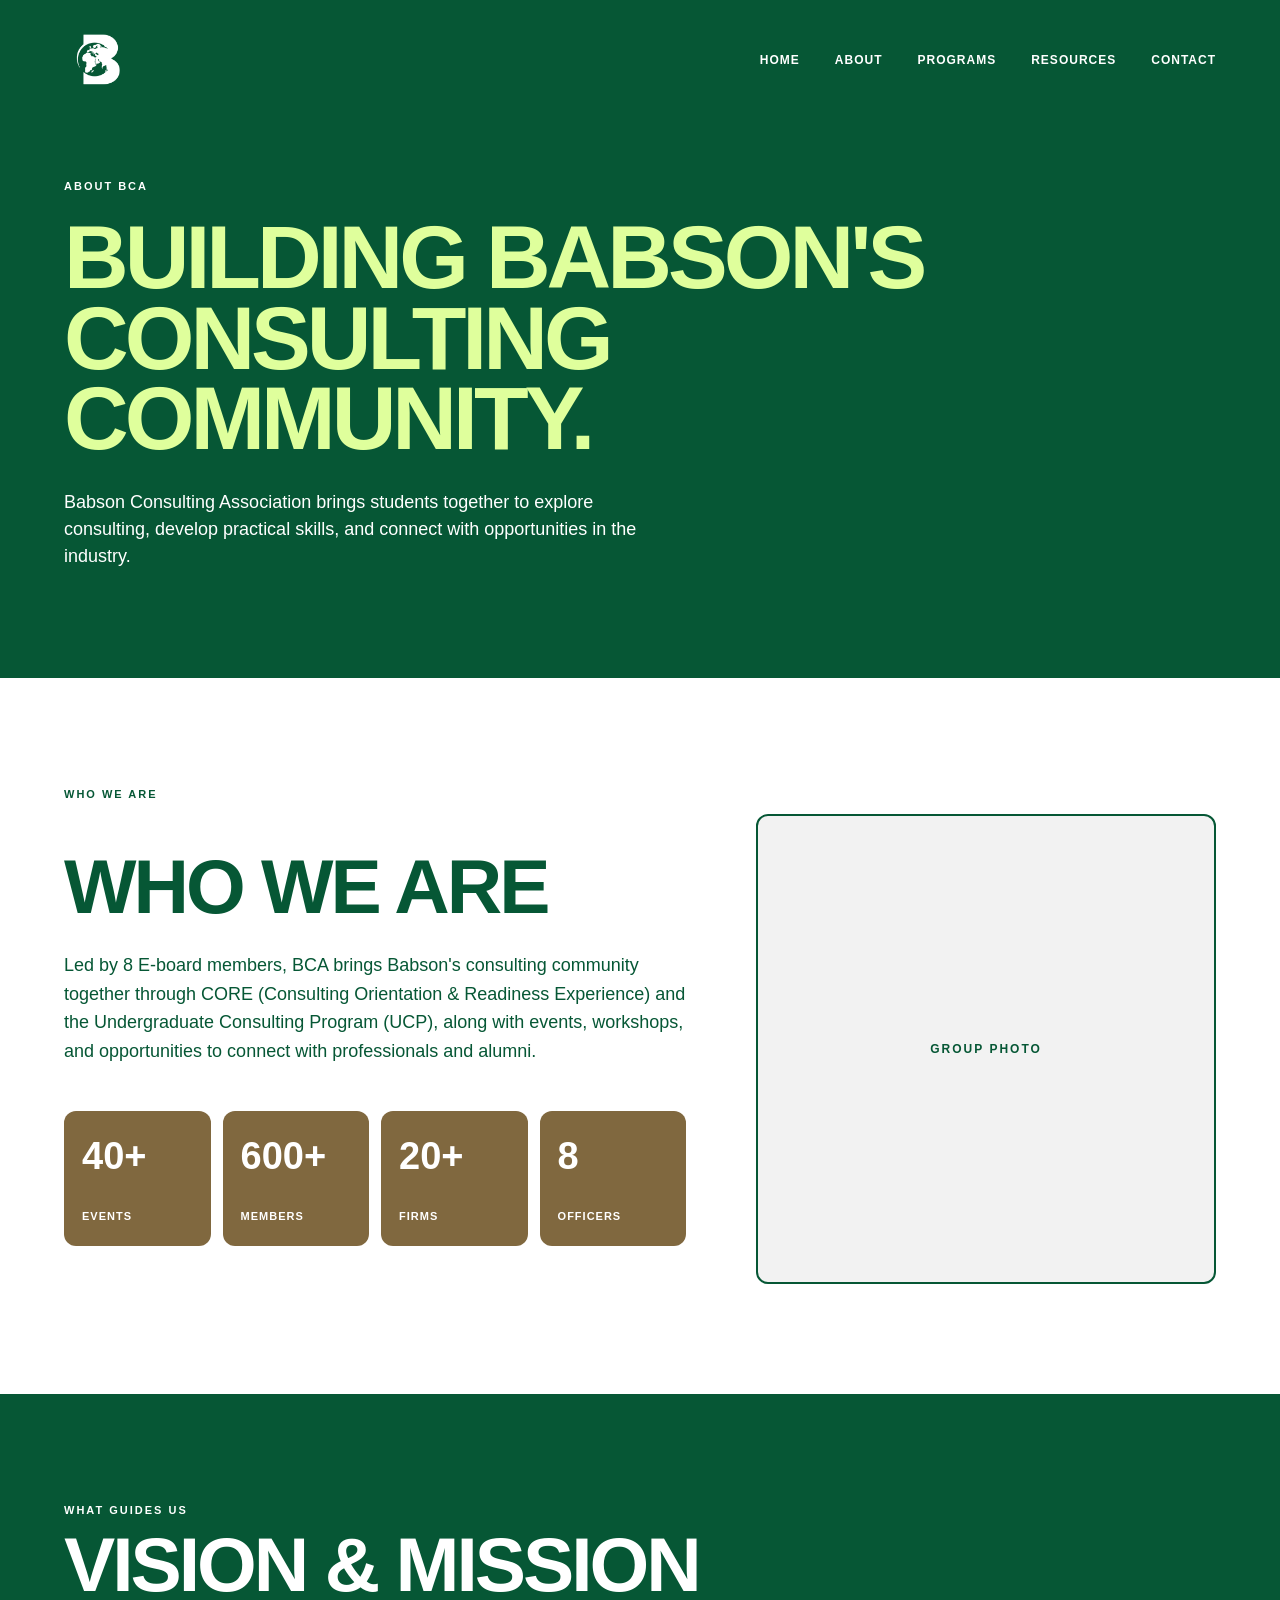
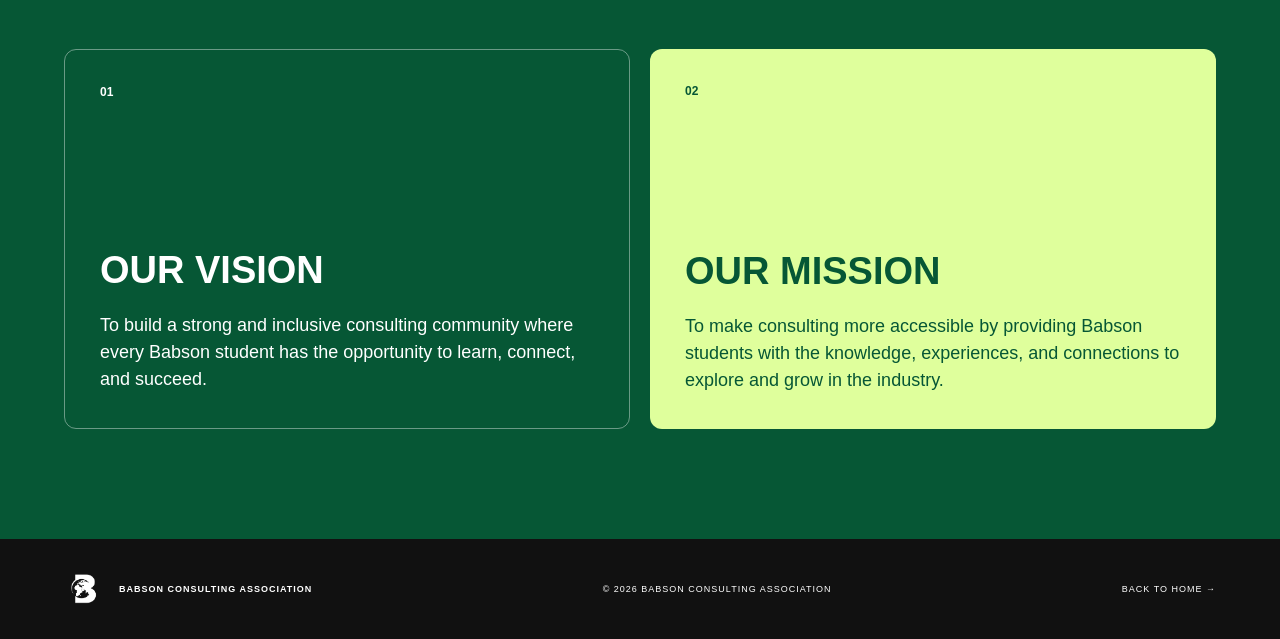
==== about.html @ f90c2502 "bca" ====
<!DOCTYPE html>
<html lang="en">

<head>
    <meta charset="UTF-8">
    <meta name="viewport" content="width=device-width, initial-scale=1.0">

    <title>About | Babson Consulting Association</title>

    <link rel="stylesheet" href="style.css">
    <link rel="icon" type="image/png" href="images/bca-logo-green.png">
</head>

<body>

    <!-- NAVIGATION -->
    <header class="navbar page-navbar">

        <a href="index.html" class="logo">
            <img src="images/bca-logo-white.png"
                 alt="Babson Consulting Association">
        </a>

        <nav>
            <a href="index.html">HOME</a>
            <a href="about.html">ABOUT</a>
            <a href="programs.html">PROGRAMS</a>
            <a href="index.html#resources">RESOURCES</a>
            <a href="index.html#contact">CONTACT</a>
        </nav>

    </header>


    <main>

        <!-- ABOUT HERO -->
        <section class="page-hero">

            <span>ABOUT BCA</span>

            <h1>
                BUILDING BABSON'S<br>
                CONSULTING COMMUNITY.
            </h1>

            <p>
                Babson Consulting Association brings students together to
                explore consulting, develop practical skills, and connect
                with opportunities in the industry.
            </p>

        </section>


        <!-- WHO WE ARE -->
        <section class="about">

            <div class="section-label">WHO WE ARE</div>

            <div class="about-content">

                <div class="about-text">

                    <h2>WHO WE ARE</h2>

                    <p>
                        Led by 8 E-board members, BCA brings Babson's consulting
                        community together through CORE (Consulting Orientation
                        &amp; Readiness Experience) and the Undergraduate
                        Consulting Program (UCP), along with events, workshops,
                        and opportunities to connect with professionals and
                        alumni.
                    </p>

                    <div class="stats">

                        <div class="stat-card">
                            <strong>40+</strong>
                            <span>EVENTS</span>
                        </div>

                        <div class="stat-card">
                            <strong>600+</strong>
                            <span>MEMBERS</span>
                        </div>

                        <div class="stat-card">
                            <strong>20+</strong>
                            <span>FIRMS</span>
                        </div>

                        <div class="stat-card">
                            <strong>8</strong>
                            <span>OFFICERS</span>
                        </div>

                    </div>

                </div>

                <div class="about-visual">
                    <div class="about-image placeholder">
                        <span>GROUP PHOTO</span>
                    </div>
                </div>

            </div>

        </section>


        <!-- VISION & MISSION -->
        <section class="vision-mission">

            <div class="section-heading">
                <span>WHAT GUIDES US</span>
                <h2>VISION &amp; MISSION</h2>
            </div>

            <div class="vision-grid">

                <article class="vision-card">

                    <div class="card-number">01</div>

                    <h3>OUR VISION</h3>

                    <p>
                        To build a strong and inclusive consulting community
                        where every Babson student has the opportunity to
                        learn, connect, and succeed.
                    </p>

                </article>

                <article class="vision-card light">

                    <div class="card-number">02</div>

                    <h3>OUR MISSION</h3>

                    <p>
                        To make consulting more accessible by providing Babson
                        students with the knowledge, experiences, and
                        connections to explore and grow in the industry.
                    </p>

                </article>

            </div>

        </section>

    </main>


    <!-- FOOTER -->
    <footer>

        <div class="footer-brand">
            <img src="images/bca-logo-white.png" alt="BCA">
            <span>BABSON CONSULTING ASSOCIATION</span>
        </div>

        <p>© 2026 BABSON CONSULTING ASSOCIATION</p>

        <a href="index.html">BACK TO HOME →</a>

    </footer>

</body>

</html>
---- style.css ----
/* ------------------------------
   BCA WEBSITE
------------------------------ */

:root {
    --green: #065735;
    --light-green: #dfff9c;
    --white: #ffffff;
    --gray: #f2f2f2;
    --brown: #80683f;
    --black: #111111;
    --space: 16px;
    --radius: 12px;
}


/* ------------------------------
   GLOBAL
------------------------------ */

* {
    box-sizing: border-box;
}

html {
    scroll-behavior: smooth;
}

body {
    margin: 0;
    font-family: Helvetica, Arial, sans-serif;
    color: var(--green);
    background: var(--white);
}

h1,
h2,
h3,
h4,
p {
    margin-top: 0;
}

a {
    color: inherit;
}

img {
    display: block;
    max-width: 100%;
}

section {
    overflow: hidden;
}

.placeholder {
    display: flex;
    align-items: center;
    justify-content: center;
    font-size: 12px;
    font-weight: bold;
    letter-spacing: 2px;
}


/* ------------------------------
   BUTTONS
------------------------------ */

.button {
    display: inline-block;
    padding: 15px 24px;
    border-radius: 50px;
    text-decoration: none;
    font-size: 13px;
    font-weight: bold;
    transition: 0.2s ease;
}

.button:hover {
    transform: translateY(-3px);
}

.light-button {
    background: var(--light-green);
    color: var(--green);
}

.green-button {
    background: var(--green);
    color: var(--white);
}


/* ------------------------------
   NAVIGATION
------------------------------ */

.navbar {
    position: fixed;
    top: 0;
    left: 0;
    z-index: 100;
    width: 100%;
    padding: 25px 5%;
    display: flex;
    justify-content: space-between;
    align-items: center;
    background: var(--green);
}

.logo img {
    width: 70px;
}

.navbar nav {
    display: flex;
    gap: 35px;
}

.navbar nav a {
    color: var(--white);
    text-decoration: none;
    font-size: 12px;
    font-weight: bold;
    letter-spacing: 1px;
}

.navbar nav a:hover {
    text-decoration: underline;
}


/* ------------------------------
   HERO
------------------------------ */

.hero {
    min-height: 100vh;
    background: var(--green);
    color: var(--white);
    padding: 150px 5% 90px;
    display: grid;
    grid-template-columns: 1.1fr 0.9fr;
    gap: 60px;
    align-items: center;
    position: relative;
}

.hero-content {
    position: relative;
    z-index: 2;
}

.hero h1 {
    max-width: 850px;
    margin-bottom: 30px;
    font-size: clamp(50px, 6vw, 95px);
    line-height: 0.9;
    letter-spacing: -4px;
}

.hero h1 em {
    display: block;
    margin-top: 8px;
    color: var(--light-green);
    font-weight: inherit;
    text-decoration: underline;
}

.hero p {
    max-width: 590px;
    margin-bottom: 32px;
    font-size: 17px;
    line-height: 1.5;
}

.hero-image {
    width: 100%;
    height: 550px;
    border-radius: var(--radius);
    background: var(--light-green);
    color: var(--green);
    opacity: 0.9;
}

.scroll-more {
    position: absolute;
    left: 5%;
    bottom: 30px;
    color: var(--white);
    text-decoration: none;
    font-size: 10px;
    font-weight: bold;
    letter-spacing: 1px;
}


/* ------------------------------
   SKILLS STRIP
------------------------------ */

.skills-strip {
    padding: 22px 0;
    background: var(--light-green);
    color: var(--green);
    overflow: hidden;
}

.marquee {
    overflow: hidden;
    width: 100%;
}

.marquee-track {
    display: flex;
    width: max-content;
    animation: marquee-scroll 25s linear infinite;
}

.skills-strip p {
    display: flex;
    align-items: center;
    margin: 0;
    white-space: nowrap;
    font-size: clamp(20px, 2.5vw, 38px);
    font-weight: bold;
}

.skills-strip span {
    padding: 0 25px;
}

@keyframes marquee-scroll {
    from {
        transform: translateX(0);
    }

    to {
        transform: translateX(-50%);
    }
}


/* ------------------------------
   GENERAL SECTION TITLES
------------------------------ */

.section-label,
.section-heading span {
    display: block;
    margin-bottom: 14px;
    font-size: 11px;
    font-weight: bold;
    letter-spacing: 2px;
}

.section-heading {
    margin-bottom: 50px;
}

.section-heading h2 {
    margin: 0;
    font-size: clamp(45px, 6vw, 85px);
    line-height: 0.9;
    letter-spacing: -3px;
}


/* ------------------------------
   WHO WE ARE
------------------------------ */

.about {
    padding: 110px 5%;
    background: var(--white);
}

.about-content {
    display: grid;
    grid-template-columns: 1.15fr 0.85fr;
    gap: 70px;
    align-items: center;
}

.about h2 {
    margin-bottom: 30px;
    font-size: clamp(50px, 6vw, 85px);
    line-height: 0.9;
    letter-spacing: -3px;
}

.about-text > p {
    max-width: 650px;
    margin-bottom: 45px;
    font-size: 18px;
    line-height: 1.6;
}

.stats {
    display: grid;
    grid-template-columns: repeat(4, 1fr);
    gap: 12px;
}

.stat-card {
    min-height: 135px;
    padding: 24px 18px;
    background: var(--brown);
    color: var(--white);
    border-radius: var(--radius);
    display: flex;
    flex-direction: column;
    justify-content: space-between;
}

.stat-card strong {
    font-size: 38px;
}

.stat-card span {
    font-size: 11px;
    font-weight: bold;
    letter-spacing: 1px;
}

.about-visual {
    display: flex;
    flex-direction: column;
    align-items: flex-start;
    gap: 20px;
}

.about-image {
    width: 100%;
    height: 470px;
    background: var(--gray);
    border-radius: var(--radius);
    border: 2px solid var(--green);
}


/* ------------------------------
   VISION & MISSION
------------------------------ */

.vision-mission {
    padding: 110px 5%;
    background: var(--green);
    color: var(--white);
}

.vision-grid {
    display: grid;
    grid-template-columns: 1fr 1fr;
    gap: 20px;
}

.vision-card {
    min-height: 380px;
    padding: 35px;
    border: 1px solid rgba(255, 255, 255, 0.4);
    border-radius: var(--radius);
    display: flex;
    flex-direction: column;
}

.vision-card.light {
    background: var(--light-green);
    color: var(--green);
    border: none;
}

.card-number {
    margin-bottom: auto;
    font-size: 12px;
    font-weight: bold;
}

.vision-card h3 {
    margin: 40px 0 20px;
    font-size: 38px;
}

.vision-card p {
    max-width: 550px;
    margin-bottom: 0;
    font-size: 18px;
    line-height: 1.5;
}


/* ------------------------------
   PROGRAMS
------------------------------ */

.programs {
    padding: 110px 5%;
    background: var(--gray);
}

.program-grid {
    display: grid;
    grid-template-columns: 1fr 1fr;
    gap: 20px;
}

.program-card {
    padding: 35px;
    background: var(--white);
    border: 2px solid var(--green);
    border-radius: var(--radius);
}

.program-card.ucp {
    background: var(--green);
    color: var(--white);
}

.program-top {
    margin-bottom: 60px;
    display: flex;
    justify-content: space-between;
}

.program-number {
    font-size: 12px;
    font-weight: bold;
}

.program-tag {
    padding: 7px 12px;
    background: var(--light-green);
    color: var(--green);
    border-radius: 50px;
    font-size: 11px;
    font-weight: bold;
}

.program-card h3 {
    margin-bottom: 25px;
    font-size: clamp(28px, 3vw, 45px);
    line-height: 0.95;
}

.program-card > p {
    max-width: 600px;
    min-height: 110px;
    font-size: 16px;
    line-height: 1.5;
}

.program-features {
    margin: 30px 0;
    display: flex;
    flex-wrap: wrap;
    gap: 8px;
}

.program-features span {
    padding: 8px 12px;
    border: 1px solid currentColor;
    border-radius: 50px;
    font-size: 9px;
    font-weight: bold;
}

.program-shape {
    height: 210px;
    margin-top: 35px;
    background: var(--light-green);
    color: var(--green);
    border-radius: var(--radius);
    display: flex;
    align-items: center;
    justify-content: center;
    font-size: 55px;
    font-weight: bold;
}

.ucp .program-shape {
    background: var(--white);
}

.opportunities {
    margin-top: 80px;
}

.opportunities > h3 {
    margin-bottom: 30px;
    font-size: 14px;
    letter-spacing: 2px;
}

.opportunity-grid {
    display: grid;
    grid-template-columns: repeat(3, 1fr);
    border-top: 1px solid var(--green);
    border-bottom: 1px solid var(--green);
}

.opportunity-grid div {
    min-height: 180px;
    padding: 25px;
    border-right: 1px solid var(--green);
}

.opportunity-grid div:last-child {
    border-right: none;
}

.opportunity-grid span {
    font-size: 11px;
}

.opportunity-grid h4 {
    margin-top: 70px;
    margin-bottom: 0;
    font-size: 22px;
}


/* ------------------------------
   RESOURCES
------------------------------ */

.resources {
    min-height: 700px;
    padding: 110px 8%;
    background: var(--light-green);
    display: grid;
    grid-template-columns: 1fr 1fr;
    gap: 80px;
    align-items: center;
}

.resource-text h2 {
    margin-bottom: 30px;
    font-size: clamp(60px, 8vw, 110px);
    line-height: 0.8;
    letter-spacing: -5px;
}

.resource-text p {
    max-width: 500px;
    margin-bottom: 30px;
    font-size: 17px;
    line-height: 1.5;
}

.resource-book {
    min-height: 450px;
    display: flex;
    flex-direction: column;
    align-items: center;
    gap: 24px;
    perspective: 1400px;
}

.flipbook {
    position: relative;
    width: 310px;
    height: 420px;
    transform-style: preserve-3d;
}

/* pages stack in order; flipped pages rotate back like real paper */
.fb-page {
    position: absolute;
    inset: 0;
    padding: 35px;
    background: var(--gray);
    color: var(--green);
    border-radius: 5px 15px 15px 5px;
    box-shadow: 18px 18px 0 var(--brown);
    transform-origin: left center;
    transform-style: preserve-3d;
    backface-visibility: hidden;
    transition: transform 0.6s ease;
    display: flex;
    flex-direction: column;
    justify-content: flex-end;
}

.fb-page.flipped {
    transform: rotateY(-160deg);
}

.fb-cover {
    background: var(--green);
    color: var(--white);
    justify-content: flex-start;
}

.fb-cover img {
    width: 55px;
    margin-bottom: auto;
}

.fb-cover span {
    font-size: 15px;
}

.fb-cover strong {
    margin: 5px 0 15px;
    color: var(--light-green);
    font-size: 42px;
    line-height: 0.9;
}

.fb-cover small {
    font-size: 9px;
    letter-spacing: 1px;
}

.page-number {
    margin-bottom: auto;
    font-size: 12px;
    font-weight: bold;
}

.fb-page h4 {
    margin: 0;
    font-size: 26px;
}

.fb-last {
    background: var(--light-green);
    gap: 20px;
}

.flipbook-controls {
    display: flex;
    align-items: center;
    gap: 18px;
}

.fb-prev,
.fb-next {
    padding: 10px 20px;
    border: 2px solid var(--green);
    border-radius: 50px;
    background: none;
    color: var(--green);
    font-size: 12px;
    font-weight: bold;
    letter-spacing: 1px;
    cursor: pointer;
    transition: 0.2s ease;
}

.fb-prev:hover,
.fb-next:hover {
    background: var(--green);
    color: var(--white);
}

.fb-prev:disabled,
.fb-next:disabled {
    opacity: 0.35;
    cursor: default;
    background: none;
    color: var(--green);
}

.fb-progress {
    font-size: 12px;
    font-weight: bold;
}


/* ------------------------------
   CONTACT
------------------------------ */

.contact {
    min-height: 750px;
    background: var(--green);
    color: var(--white);
    display: grid;
    grid-template-columns: 1fr 1fr;
}

.contact-info {
    padding: 100px 8%;
}

.contact-info h2 {
    margin-bottom: 30px;
    color: var(--light-green);
    font-size: clamp(65px, 8vw, 110px);
    line-height: 0.8;
    letter-spacing: -5px;
}

.contact-info > p {
    max-width: 480px;
    margin-bottom: 40px;
    line-height: 1.5;
}

.contact-links {
    margin-bottom: 40px;
}

.contact-links a {
    padding: 15px 0;
    border-top: 1px solid rgba(255, 255, 255, 0.3);
    display: flex;
    justify-content: space-between;
    gap: 20px;
    color: var(--white);
    text-decoration: none;
    font-size: 11px;
    font-weight: bold;
}

.contact-links a:last-child {
    border-bottom: 1px solid rgba(255, 255, 255, 0.3);
}

.contact-links span {
    font-weight: normal;
}

.map-placeholder {
    min-height: 750px;
    position: relative;
    overflow: hidden;
    background: var(--brown);
}

.map-placeholder::before,
.map-placeholder::after {
    content: "";
    position: absolute;
    width: 800px;
    height: 120px;
    background: rgba(255, 255, 255, 0.15);
    transform: rotate(-35deg);
}

.map-placeholder::before {
    top: 150px;
    left: -200px;
}

.map-placeholder::after {
    bottom: 120px;
    left: -100px;
    transform: rotate(25deg);
}

.map-line {
    position: absolute;
    background: var(--light-green);
    opacity: 0.6;
}

.line-one {
    width: 120%;
    height: 8px;
    top: 45%;
    left: -10%;
    transform: rotate(12deg);
}

.line-two {
    width: 8px;
    height: 120%;
    left: 55%;
    top: -10%;
    transform: rotate(20deg);
}

.line-three {
    width: 90%;
    height: 5px;
    left: 5%;
    bottom: 30%;
    transform: rotate(-20deg);
}

.map-pin {
    position: absolute;
    top: 45%;
    left: 52%;
    color: var(--light-green);
    font-size: 60px;
    z-index: 2;
}

.map-label {
    position: absolute;
    left: 8%;
    bottom: 8%;
    z-index: 2;
    display: flex;
    flex-direction: column;
}

.map-label strong {
    font-size: 30px;
}

.map-label span {
    margin-top: 5px;
    font-size: 12px;
}


/* ------------------------------
   FOOTER
------------------------------ */

footer {
    padding: 30px 5%;
    background: var(--black);
    color: var(--white);
    display: flex;
    justify-content: space-between;
    align-items: center;
    gap: 30px;
    font-size: 9px;
    letter-spacing: 1px;
}

.footer-brand {
    display: flex;
    align-items: center;
    gap: 15px;
    font-weight: bold;
}

.footer-brand img {
    width: 40px;
}

footer p {
    margin: 0;
}

footer a {
    color: var(--white);
    text-decoration: none;
}


/* ------------------------------
   TABLET / MOBILE
------------------------------ */

@media (max-width: 900px) {

    .navbar {
        padding: 20px 5%;
    }

    .navbar nav {
        gap: 15px;
    }

    .navbar nav a {
        font-size: 9px;
    }

    .hero {
        grid-template-columns: 1fr;
        padding-top: 130px;
    }

    .hero-image {
        height: 400px;
    }

    .about-content,
    .program-grid,
    .resources,
    .contact {
        grid-template-columns: 1fr;
    }

    .vision-grid {
        grid-template-columns: 1fr;
    }

    .stats {
        grid-template-columns: repeat(2, 1fr);
    }

    .resource-book {
        min-height: 500px;
    }

    .map-placeholder {
        min-height: 550px;
    }
}


@media (max-width: 600px) {

    .navbar {
        align-items: flex-start;
    }

    .logo img {
        width: 50px;
    }

    .navbar nav {
        max-width: 230px;
        justify-content: flex-end;
        flex-wrap: wrap;
        gap: 8px 15px;
    }

    .hero {
        padding-top: 150px;
    }

    .hero h1 {
        letter-spacing: -2px;
    }

    .hero-image {
        height: 300px;
    }

    .stats {
        grid-template-columns: 1fr 1fr;
    }

    .about-image {
        height: 350px;
    }

    .opportunity-grid {
        grid-template-columns: 1fr;
    }

    .opportunity-grid div {
        min-height: 120px;
        border-right: none;
        border-bottom: 1px solid var(--green);
    }

    .opportunity-grid div:last-child {
        border-bottom: none;
    }

    .opportunity-grid h4 {
        margin-top: 40px;
    }

    .resource-text h2,
    .contact-info h2 {
        letter-spacing: -3px;
    }

    .book {
        width: 250px;
        height: 350px;
    }

    footer {
        flex-direction: column;
        align-items: flex-start;
    }
}
/* ------------------------------
   INNER PAGE HERO
------------------------------ */

.page-hero {
    min-height: 600px;
    padding: 180px 5% 90px;
    background: var(--green);
    color: var(--white);
}

.page-hero > span {
    display: block;
    margin-bottom: 25px;
    font-size: 11px;
    font-weight: bold;
    letter-spacing: 2px;
}

.page-hero h1 {
    max-width: 1000px;
    margin-bottom: 30px;
    color: var(--light-green);
    font-size: clamp(50px, 7vw, 100px);
    line-height: 0.9;
    letter-spacing: -4px;
}

.page-hero p {
    max-width: 600px;
    font-size: 18px;
    line-height: 1.5;
}

@media (max-width: 600px) {
    .page-hero {
        min-height: 500px;
        padding-top: 150px;
    }

    .page-hero h1 {
        letter-spacing: -2px;
    }
}
/* MOBILE NAVIGATION */
@media (max-width: 600px) {

    .navbar {
        padding: 22px 5%;
        align-items: flex-start;
    }

    .logo img {
        width: 45px;
    }

    .navbar nav {
        max-width: 230px;
        gap: 12px 20px;
        justify-content: flex-end;
        flex-wrap: wrap;
    }

    .navbar nav a {
        font-size: 10px;
        letter-spacing: 1px;
    }
}
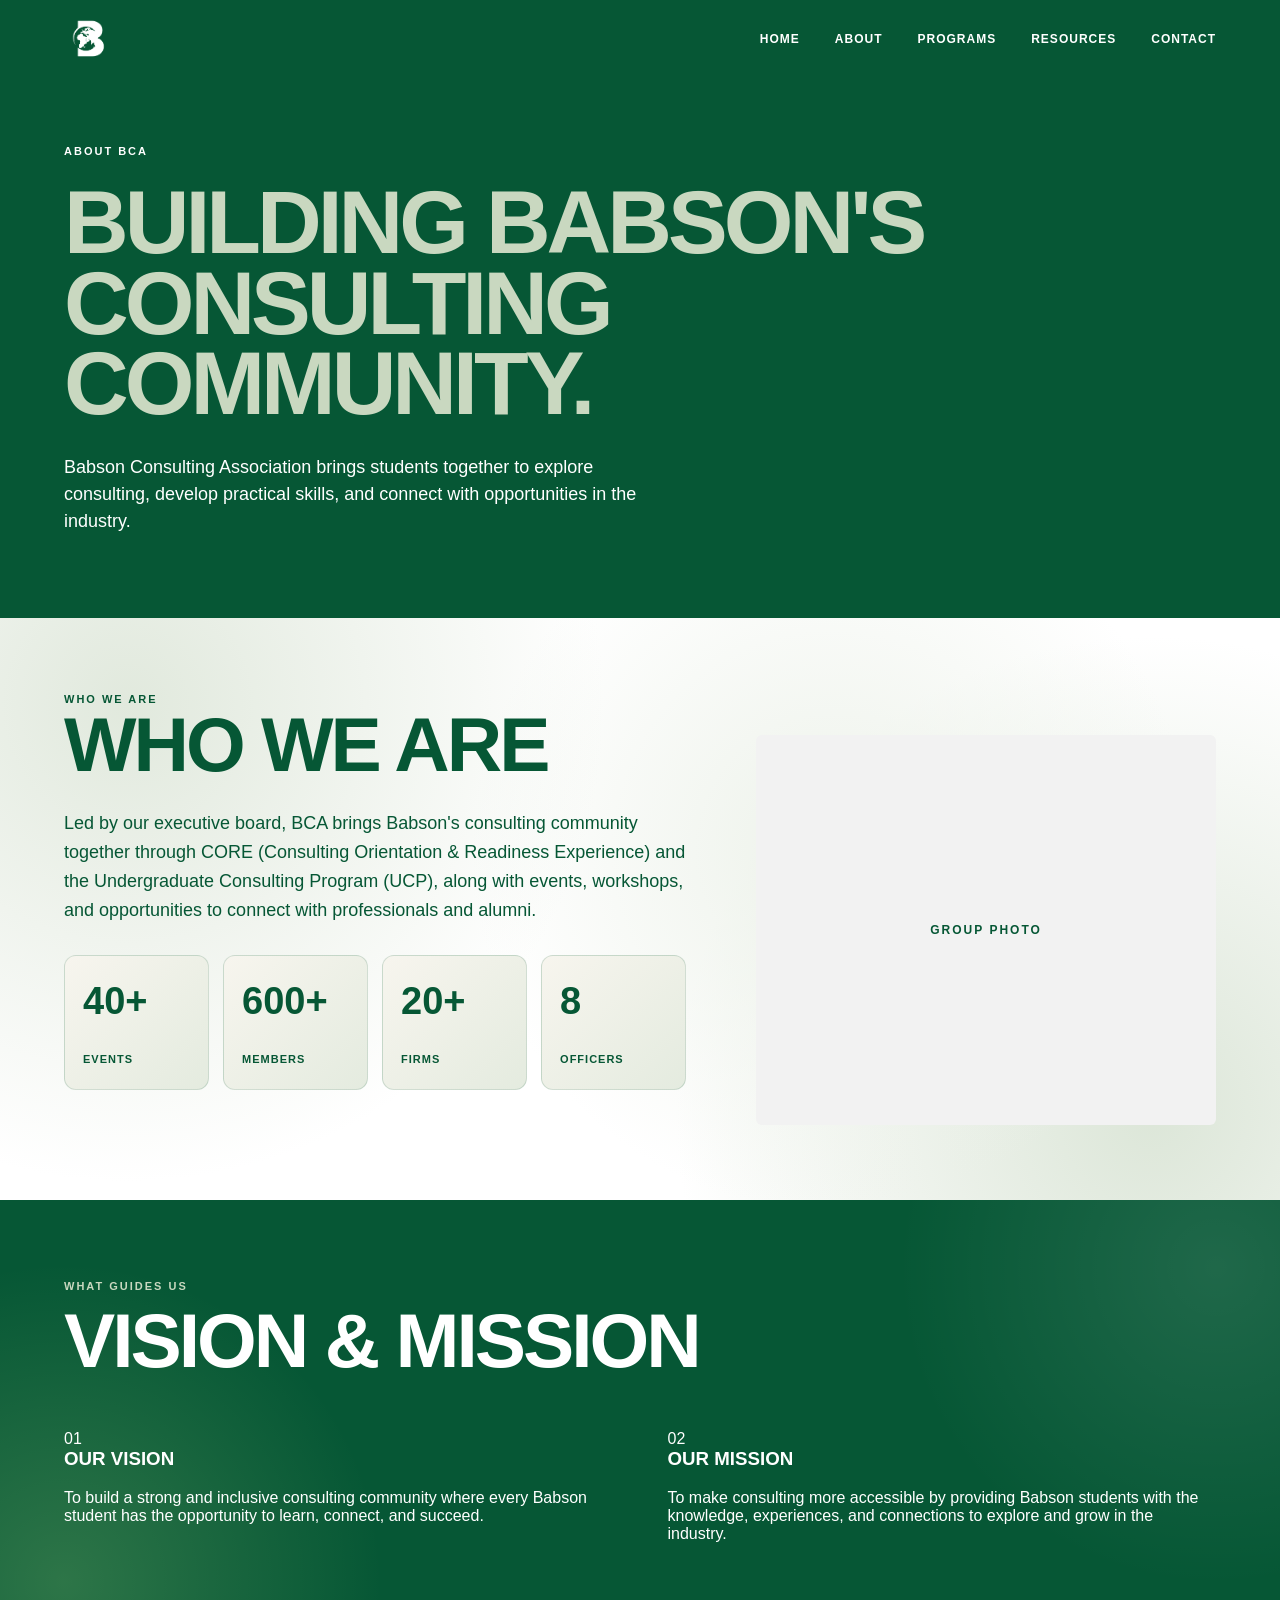
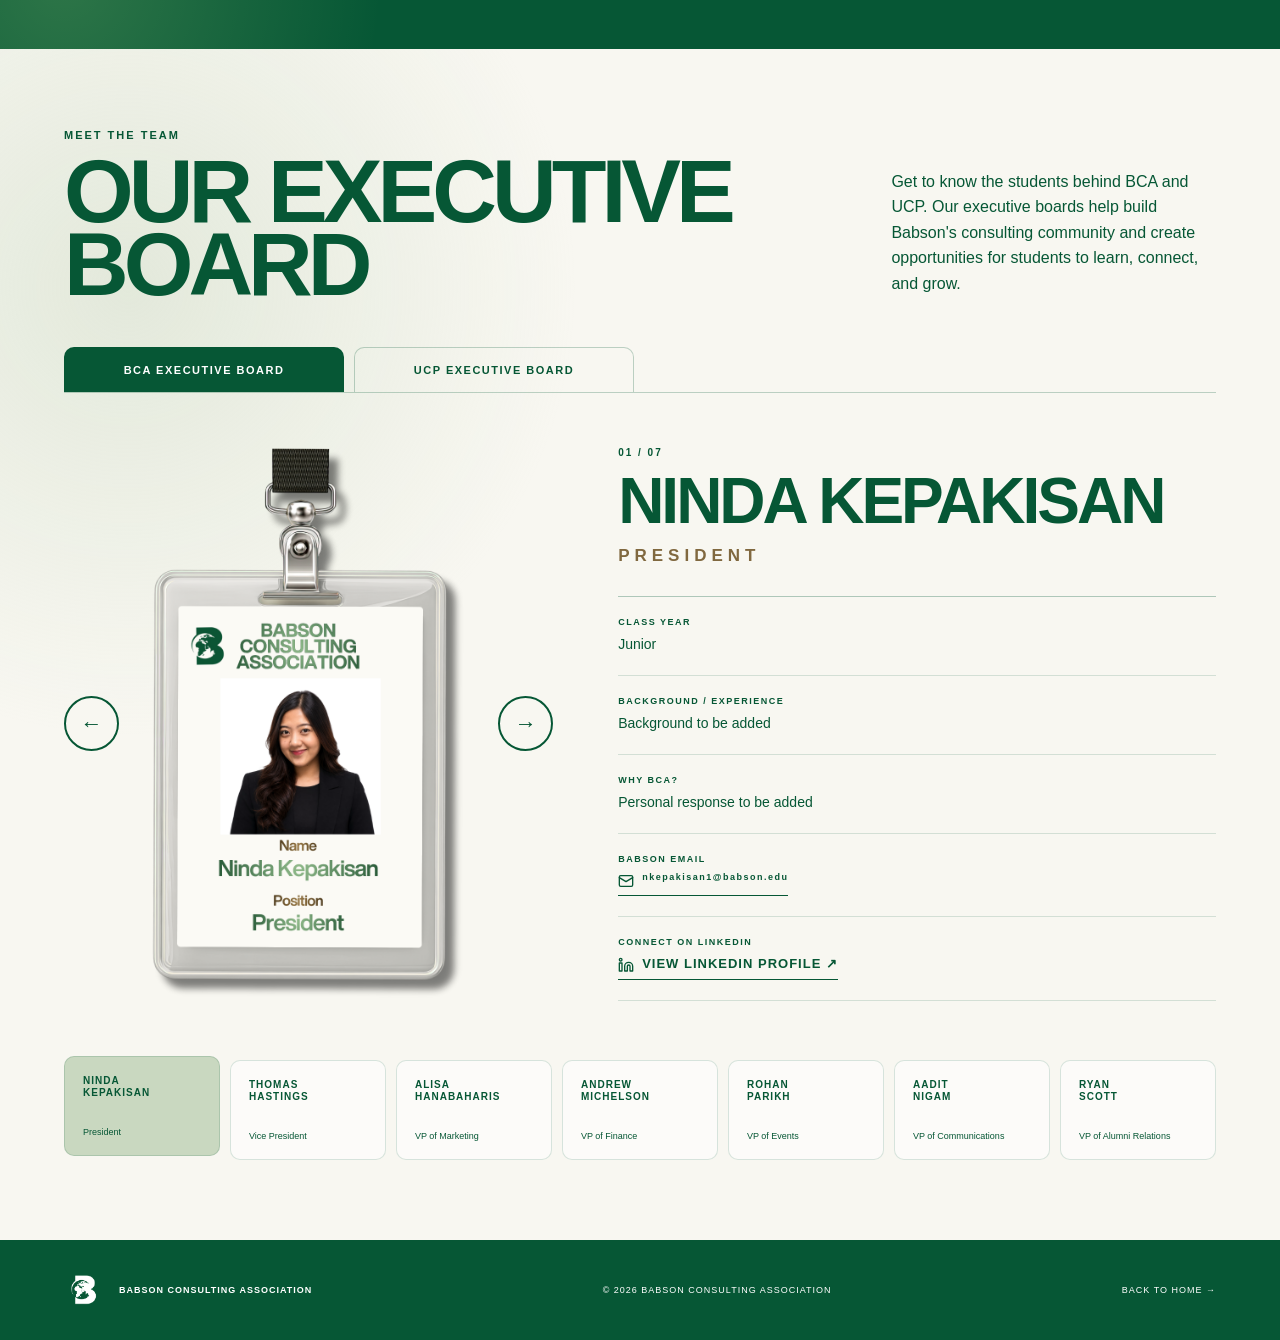
==== commit db501bed: "checkpoint 3" ====
--- a/about.html
+++ b/about.html
@@ -15,10 +15,11 @@
 
     <!-- NAVIGATION -->
     <header class="navbar page-navbar">
-
         <a href="index.html" class="logo">
-            <img src="images/bca-logo-white.png"
-                 alt="Babson Consulting Association">
+            <img
+                src="images/bca-logo-white.png"
+                alt="Babson Consulting Association"
+            >
         </a>
 
         <nav>
@@ -28,7 +29,6 @@
             <a href="index.html#resources">RESOURCES</a>
             <a href="index.html#contact">CONTACT</a>
         </nav>
-
     </header>
 
 
@@ -36,7 +36,6 @@
 
         <!-- ABOUT HERO -->
         <section class="page-hero">
-
             <span>ABOUT BCA</span>
 
             <h1>
@@ -49,32 +48,27 @@
                 explore consulting, develop practical skills, and connect
                 with opportunities in the industry.
             </p>
-
         </section>
 
 
         <!-- WHO WE ARE -->
         <section class="about">
-
             <div class="section-label">WHO WE ARE</div>
 
             <div class="about-content">
-
                 <div class="about-text">
-
                     <h2>WHO WE ARE</h2>
 
                     <p>
-                        Led by 8 E-board members, BCA brings Babson's consulting
-                        community together through CORE (Consulting Orientation
-                        &amp; Readiness Experience) and the Undergraduate
-                        Consulting Program (UCP), along with events, workshops,
-                        and opportunities to connect with professionals and
-                        alumni.
+                        Led by our executive board, BCA brings Babson's
+                        consulting community together through CORE
+                        (Consulting Orientation &amp; Readiness Experience)
+                        and the Undergraduate Consulting Program (UCP),
+                        along with events, workshops, and opportunities
+                        to connect with professionals and alumni.
                     </p>
 
                     <div class="stats">
-
                         <div class="stat-card">
                             <strong>40+</strong>
                             <span>EVENTS</span>
@@ -94,9 +88,7 @@
                             <strong>8</strong>
                             <span>OFFICERS</span>
                         </div>
-
-                    </div>
-
+                    </div>
                 </div>
 
                 <div class="about-visual">
@@ -104,51 +96,231 @@
                         <span>GROUP PHOTO</span>
                     </div>
                 </div>
-
             </div>
-
         </section>
 
 
         <!-- VISION & MISSION -->
         <section class="vision-mission">
-
             <div class="section-heading">
                 <span>WHAT GUIDES US</span>
                 <h2>VISION &amp; MISSION</h2>
             </div>
 
             <div class="vision-grid">
-
                 <article class="vision-card">
-
                     <div class="card-number">01</div>
-
                     <h3>OUR VISION</h3>
 
                     <p>
-                        To build a strong and inclusive consulting community
-                        where every Babson student has the opportunity to
-                        learn, connect, and succeed.
+                        To build a strong and inclusive consulting
+                        community where every Babson student has the
+                        opportunity to learn, connect, and succeed.
                     </p>
-
                 </article>
 
                 <article class="vision-card light">
-
                     <div class="card-number">02</div>
-
                     <h3>OUR MISSION</h3>
 
                     <p>
-                        To make consulting more accessible by providing Babson
-                        students with the knowledge, experiences, and
-                        connections to explore and grow in the industry.
+                        To make consulting more accessible by providing
+                        Babson students with the knowledge, experiences,
+                        and connections to explore and grow in the industry.
                     </p>
-
                 </article>
-
             </div>
+        </section>
+
+
+        
+<!-- EXECUTIVE BOARD -->
+<section class="executive-board" id="executive-board">
+
+    <div class="team-heading">
+        <div>
+            <span class="section-label">MEET THE TEAM</span>
+            <h2>OUR EXECUTIVE<br>BOARD</h2>
+        </div>
+
+        <p>
+            Get to know the students behind BCA and UCP.
+            Our executive boards help build Babson's consulting
+            community and create opportunities for students
+            to learn, connect, and grow.
+        </p>
+    </div>
+
+    <!-- BOARD SWITCH -->
+    <div class="board-tabs">
+        <button class="board-tab active"
+                data-board="bca"
+                type="button">
+            BCA EXECUTIVE BOARD
+        </button>
+
+        <button class="board-tab"
+                data-board="ucp"
+                type="button">
+            UCP EXECUTIVE BOARD
+        </button>
+    </div>
+
+    <!-- BCA BOARD -->
+    <div class="board-group active" id="bca-board">
+
+        <div class="member-showcase">
+
+            <!-- MEMBER IMAGE AND ARROWS -->
+            <div class="member-card-area">
+
+                <button
+                    class="member-arrow member-prev"
+                    type="button"
+                    aria-label="Previous member">
+                    ←
+                </button>
+
+                <img
+                    class="member-id-image"
+                    src="images/ninda-kepakisan.png"
+                    alt="Ninda Kepakisan, BCA President">
+
+                <button
+                    class="member-arrow member-next"
+                    type="button"
+                    aria-label="Next member">
+                    →
+                </button>
+
+            </div>
+
+            <!-- MEMBER INFORMATION -->
+            <div class="member-info">
+
+                <span class="member-count">01 / 07</span>
+
+                <h3 class="member-name">
+                    NINDA KEPAKISAN
+                </h3>
+
+                <span class="member-role">
+                    PRESIDENT
+                </span>
+
+                <div class="member-details">
+
+                    <div class="member-detail">
+                        <span>CLASS YEAR</span>
+                        <p class="member-major">
+                            Junior
+                        </p>
+                    </div>
+
+                    <div class="member-detail">
+                        <span>BACKGROUND / EXPERIENCE</span>
+                        <p class="member-experience">
+                            Background to be added
+                        </p>
+                    </div>
+
+                    <div class="member-detail">
+                        <span>WHY BCA?</span>
+                        <p class="member-why">
+                            Personal response to be added
+                        </p>
+                    </div>
+
+                    <div class="member-detail">
+                        <span>BABSON EMAIL</span>
+                        <p>
+                            <a
+                                class="member-email"
+                                href="mailto:nkepakisan1@babson.edu">
+                                <svg class="detail-icon" viewBox="0 0 24 24" fill="none" stroke="currentColor" stroke-width="2" stroke-linecap="round" stroke-linejoin="round" aria-hidden="true"><rect x="2" y="4" width="20" height="16" rx="2"></rect><path d="m2 7 10 6 10-6"></path></svg>
+                                <span class="member-email-text">nkepakisan1@babson.edu</span>
+                            </a>
+                        </p>
+                    </div>
+
+                    <div class="member-detail">
+                        <span>CONNECT ON LINKEDIN</span>
+                        <p>
+                            <a
+                                class="member-linkedin"
+                                href="https://www.linkedin.com/in/nindaputrikepakisan/"
+                                target="_blank"
+                                rel="noopener noreferrer">
+                                <svg class="detail-icon" viewBox="0 0 24 24" fill="none" stroke="currentColor" stroke-width="2" stroke-linecap="round" stroke-linejoin="round" aria-hidden="true"><path d="M16 8a6 6 0 0 1 6 6v7h-4v-7a2 2 0 0 0-2-2 2 2 0 0 0-2 2v7h-4v-7a6 6 0 0 1 6-6z"></path><rect x="2" y="9" width="4" height="12"></rect><circle cx="4" cy="4" r="2"></circle></svg>
+                                VIEW LINKEDIN PROFILE ↗
+                            </a>
+                        </p>
+                    </div>
+
+                </div>
+            </div>
+        </div>
+
+        <!-- MEMBER SELECTOR -->
+        <div class="member-selector">
+
+            <button class="member-option active"
+                    data-member="0" type="button">
+                <strong>NINDA<br>KEPAKISAN</strong>
+                <span>President</span>
+            </button>
+
+            <button class="member-option"
+                    data-member="1" type="button">
+                <strong>THOMAS<br>HASTINGS</strong>
+                <span>Vice President</span>
+            </button>
+
+            <button class="member-option"
+                    data-member="2" type="button">
+                <strong>ALISA<br>HANABAHARIS</strong>
+                <span>VP of Marketing</span>
+            </button>
+
+            <button class="member-option"
+                    data-member="3" type="button">
+                <strong>ANDREW<br>MICHELSON</strong>
+                <span>VP of Finance</span>
+            </button>
+
+            <button class="member-option"
+                    data-member="4" type="button">
+                <strong>ROHAN<br>PARIKH</strong>
+                <span>VP of Events</span>
+            </button>
+
+            <button class="member-option"
+                    data-member="5" type="button">
+                <strong>AADIT<br>NIGAM</strong>
+                <span>VP of Communications</span>
+            </button>
+
+            <button class="member-option"
+                    data-member="6" type="button">
+                <strong>RYAN<br>SCOTT</strong>
+                <span>VP of Alumni Relations</span>
+            </button>
+
+        </div>
+    </div>
+
+    <!-- UCP BOARD -->
+    <div class="board-group" id="ucp-board">
+        <div class="ucp-coming-soon">
+            <span>UCP EXECUTIVE BOARD</span>
+            <h3>MEET THE UCP TEAM.</h3>
+            <p>
+                UCP Executive Board member profiles
+                will be added here.
+            </p>
+        </div>
+    </div>
+
 
         </section>
 
@@ -157,18 +329,267 @@
 
     <!-- FOOTER -->
     <footer>
-
         <div class="footer-brand">
-            <img src="images/bca-logo-white.png" alt="BCA">
+            <img
+                src="images/bca-logo-white.png"
+                alt="BCA"
+            >
             <span>BABSON CONSULTING ASSOCIATION</span>
         </div>
 
         <p>© 2026 BABSON CONSULTING ASSOCIATION</p>
 
         <a href="index.html">BACK TO HOME →</a>
-
     </footer>
 
+
+    <!-- EXECUTIVE BOARD JAVASCRIPT -->
+    
+<script>
+    /* EXECUTIVE BOARD MEMBERS */
+
+    const members = [
+        {
+            name: "NINDA KEPAKISAN",
+            role: "PRESIDENT",
+            image: "images/ninda-kepakisan.png",
+            year: "Junior",
+            major: "",
+            experience: "",
+            why: "",
+            email: "nkepakisan1@babson.edu",
+            linkedin: "https://www.linkedin.com/in/nindaputrikepakisan/"
+        },
+        {
+            name: "THOMAS HASTINGS",
+            role: "VICE PRESIDENT",
+            image: "images/thomas-hastings.png",
+            year: "Junior",
+            major: "",
+            experience: "",
+            why: "",
+            email: "thastings1@babson.edu",
+            linkedin: "https://www.linkedin.com/in/thomas-e-hastings/"
+        },
+        {
+            name: "ALISA HANABAHARIS",
+            role: "VP OF MARKETING",
+            image: "images/alisa-hanabaharis.png",
+            year: "Junior",
+            major: "",
+            experience: "",
+            why: "",
+            email: "ahanabaharis1@babson.edu",
+            linkedin: "https://www.linkedin.com/in/alisabaharis/"
+        },
+        {
+            name: "ANDREW MICHELSON",
+            role: "VP OF FINANCE",
+            image: "images/andrew-michelson.png",
+            year: "Junior",
+            major: "",
+            experience: "",
+            why: "",
+            email: "amichelson1@babson.edu",
+            linkedin: "https://www.linkedin.com/in/andrew-michelson-babson/"
+        },
+        {
+            name: "ROHAN PARIKH",
+            role: "VP OF EVENTS",
+            image: "images/rohan-parikh.png",
+            year: "Junior",
+            major: "",
+            experience: "",
+            why: "",
+            email: "rparikh3@babson.edu",
+            linkedin: "https://www.linkedin.com/in/roparikh/"
+        },
+        {
+            name: "AADIT NIGAM",
+            role: "VP OF COMMUNICATIONS",
+            image: "images/aadit-nigam.png",
+            year: "Junior",
+            major: "",
+            experience: "",
+            why: "",
+            email: "anigam2@babson.edu",
+            linkedin: "https://www.linkedin.com/in/aadit-nigam/"
+        },
+        {
+            name: "RYAN SCOTT",
+            role: "VP OF ALUMNI RELATIONS",
+            image: "images/ryan-scott.png",
+            year: "Junior",
+            major: "",
+            experience: "",
+            why: "",
+            email: "rscott1@babson.edu",
+            linkedin: "https://www.linkedin.com/in/ryscott82/"
+        }
+    ];
+
+
+    /* SELECT ELEMENTS */
+
+    let currentMember = 0;
+
+    const memberImage =
+        document.querySelector(".member-id-image");
+
+    const memberName =
+        document.querySelector(".member-name");
+
+    const memberRole =
+        document.querySelector(".member-role");
+
+    const memberCount =
+        document.querySelector(".member-count");
+
+    const memberMajor =
+        document.querySelector(".member-major");
+
+    const memberExperience =
+        document.querySelector(".member-experience");
+
+    const memberWhy =
+        document.querySelector(".member-why");
+
+    const memberEmail =
+        document.querySelector(".member-email");
+
+    const memberEmailText =
+        document.querySelector(".member-email-text");
+
+    const memberLinkedin =
+        document.querySelector(".member-linkedin");
+
+    const memberButtons =
+        document.querySelectorAll(".member-option");
+
+
+    /* DISPLAY SELECTED MEMBER */
+
+    function showMember(index) {
+
+        // Allow navigation in both directions.
+        // Going backward from Ninda shows Ryan.
+        // Going forward from Ryan shows Ninda.
+        currentMember =
+            (index + members.length) % members.length;
+
+        const member = members[currentMember];
+
+        // Image
+        memberImage.src = member.image;
+        memberImage.alt =
+            member.name + ", " + member.role;
+
+        // Name and role
+        memberName.textContent = member.name;
+        memberRole.textContent = member.role;
+
+        // Member number
+        memberCount.textContent =
+            String(currentMember + 1).padStart(2, "0") +
+            " / " +
+            String(members.length).padStart(2, "0");
+
+        // Class year
+        memberMajor.textContent = member.year;
+
+        // Background
+        memberExperience.textContent =
+            member.experience ||
+            "Background to be added";
+
+        // Why BCA
+        memberWhy.textContent =
+            member.why ||
+            "Personal response to be added";
+
+        // Babson email
+        memberEmailText.textContent = member.email;
+        memberEmail.href = "mailto:" + member.email;
+
+        // LinkedIn
+        memberLinkedin.href = member.linkedin;
+
+        // Highlight selected member
+        memberButtons.forEach((button, buttonIndex) => {
+            const isActive =
+                buttonIndex === currentMember;
+
+            button.classList.toggle("active", isActive);
+
+            button.setAttribute(
+                "aria-pressed",
+                String(isActive)
+            );
+        });
+    }
+
+
+    /* PREVIOUS ARROW */
+
+    document.querySelector(".member-prev")
+        .addEventListener("click", function () {
+            showMember(currentMember - 1);
+        });
+
+
+    /* NEXT ARROW */
+
+    document.querySelector(".member-next")
+        .addEventListener("click", function () {
+            showMember(currentMember + 1);
+        });
+
+
+    /* MEMBER SELECTOR */
+
+    memberButtons.forEach((button) => {
+        button.addEventListener("click", function () {
+            showMember(Number(button.dataset.member));
+        });
+    });
+
+
+    /* BCA / UCP BOARD SWITCH */
+
+    const boardTabs =
+        document.querySelectorAll(".board-tab");
+
+    const boardGroups =
+        document.querySelectorAll(".board-group");
+
+    boardTabs.forEach((tab) => {
+        tab.addEventListener("click", function () {
+
+            const selectedBoard = tab.dataset.board;
+
+            boardTabs.forEach((button) => {
+                button.classList.toggle(
+                    "active",
+                    button === tab
+                );
+            });
+
+            boardGroups.forEach((group) => {
+                group.classList.toggle(
+                    "active",
+                    group.id === selectedBoard + "-board"
+                );
+            });
+
+        });
+    });
+
+
+    /* INITIAL DISPLAY */
+
+    showMember(0);
+
+</script>
+
 </body>
-
-</html>+</html>
--- a/style.css
+++ b/style.css
@@ -1,22 +1,32 @@
-/* ------------------------------
-   BCA WEBSITE
------------------------------- */
+/* =========================================================
+   BABSON CONSULTING ASSOCIATION
+   Main Stylesheet
+========================================================= */
+
+
+/* =========================================================
+   1. VARIABLES
+========================================================= */
 
 :root {
     --green: #065735;
-    --light-green: #dfff9c;
+    --green-light: #08704a;
+    --sage: #c9d8c0;
+    --lime: #dfff9c;
+    --cream: #f8f7f1;
+    --paper: #fffef8;
     --white: #ffffff;
     --gray: #f2f2f2;
     --brown: #80683f;
     --black: #111111;
-    --space: 16px;
+
     --radius: 12px;
 }
 
 
-/* ------------------------------
-   GLOBAL
------------------------------- */
+/* =========================================================
+   2. GLOBAL
+========================================================= */
 
 * {
     box-sizing: border-box;
@@ -58,24 +68,32 @@
     display: flex;
     align-items: center;
     justify-content: center;
+
     font-size: 12px;
     font-weight: bold;
     letter-spacing: 2px;
 }
 
 
-/* ------------------------------
-   BUTTONS
------------------------------- */
+/* =========================================================
+   3. BUTTONS
+========================================================= */
 
 .button {
     display: inline-block;
+
     padding: 15px 24px;
+
     border-radius: 50px;
+
     text-decoration: none;
+
     font-size: 13px;
     font-weight: bold;
-    transition: 0.2s ease;
+
+    transition:
+        transform 0.2s ease,
+        background 0.2s ease;
 }
 
 .button:hover {
@@ -83,7 +101,7 @@
 }
 
 .light-button {
-    background: var(--light-green);
+    background: var(--sage);
     color: var(--green);
 }
 
@@ -93,25 +111,45 @@
 }
 
 
-/* ------------------------------
-   NAVIGATION
------------------------------- */
+/* =========================================================
+   4. NAVIGATION
+========================================================= */
 
 .navbar {
     position: fixed;
     top: 0;
     left: 0;
     z-index: 100;
+
     width: 100%;
-    padding: 25px 5%;
-    display: flex;
+
+    padding: 14px 5%;
+
+    display: flex;
+    align-items: center;
     justify-content: space-between;
+
+    background: var(--green);
+}
+
+.logo {
+    display: flex;
     align-items: center;
-    background: var(--green);
+    gap: 12px;
+
+    color: var(--white);
+    text-decoration: none;
 }
 
 .logo img {
-    width: 70px;
+    width: 50px;
+}
+
+.logo span {
+    font-size: 10px;
+    font-weight: bold;
+    line-height: 1.2;
+    letter-spacing: 1px;
 }
 
 .navbar nav {
@@ -121,7 +159,9 @@
 
 .navbar nav a {
     color: var(--white);
+
     text-decoration: none;
+
     font-size: 12px;
     font-weight: bold;
     letter-spacing: 1px;
@@ -132,20 +172,34 @@
 }
 
 
-/* ------------------------------
-   HERO
------------------------------- */
+/* =========================================================
+   5. HERO
+========================================================= */
 
 .hero {
+    position: relative;
+
     min-height: 100vh;
-    background: var(--green);
+
+    padding: 150px 5% 90px;
+
+    display: flex;
+    align-items: center;
+
+    background:
+        linear-gradient(
+            90deg,
+            rgba(6, 87, 53, 1) 0%,
+            rgba(6, 87, 53, 0.95) 35%,
+            rgba(6, 87, 53, 0.55) 65%,
+            rgba(6, 87, 53, 0.15) 100%
+        ),
+        url("images/bca-hero.jpg");
+
+    background-size: cover;
+    background-position: center;
+
     color: var(--white);
-    padding: 150px 5% 90px;
-    display: grid;
-    grid-template-columns: 1.1fr 0.9fr;
-    gap: 60px;
-    align-items: center;
-    position: relative;
 }
 
 .hero-content {
@@ -155,7 +209,9 @@
 
 .hero h1 {
     max-width: 850px;
+
     margin-bottom: 30px;
+
     font-size: clamp(50px, 6vw, 95px);
     line-height: 0.9;
     letter-spacing: -4px;
@@ -163,67 +219,74 @@
 
 .hero h1 em {
     display: block;
+
     margin-top: 8px;
-    color: var(--light-green);
+
+    color: var(--sage);
+
+    font-style: normal;
     font-weight: inherit;
-    text-decoration: underline;
 }
 
 .hero p {
     max-width: 590px;
+
     margin-bottom: 32px;
+
     font-size: 17px;
     line-height: 1.5;
 }
 
-.hero-image {
-    width: 100%;
-    height: 550px;
-    border-radius: var(--radius);
-    background: var(--light-green);
-    color: var(--green);
-    opacity: 0.9;
-}
-
 .scroll-more {
     position: absolute;
+
     left: 5%;
     bottom: 30px;
+
     color: var(--white);
+
     text-decoration: none;
+
     font-size: 10px;
     font-weight: bold;
     letter-spacing: 1px;
 }
 
 
-/* ------------------------------
-   SKILLS STRIP
------------------------------- */
+/* =========================================================
+   6. SKILLS MARQUEE
+========================================================= */
 
 .skills-strip {
     padding: 22px 0;
-    background: var(--light-green);
+
+    background: var(--sage);
     color: var(--green);
+
     overflow: hidden;
 }
 
 .marquee {
+    width: 100%;
     overflow: hidden;
-    width: 100%;
 }
 
 .marquee-track {
     display: flex;
+
     width: max-content;
+
     animation: marquee-scroll 25s linear infinite;
 }
 
 .skills-strip p {
     display: flex;
     align-items: center;
+
     margin: 0;
+
     white-space: nowrap;
+
     font-size: clamp(20px, 2.5vw, 38px);
     font-weight: bold;
 }
@@ -243,14 +306,16 @@
 }
 
 
-/* ------------------------------
-   GENERAL SECTION TITLES
------------------------------- */
+/* =========================================================
+   7. SHARED SECTION HEADINGS
+========================================================= */
 
 .section-label,
 .section-heading span {
     display: block;
+
     margin-bottom: 14px;
+
     font-size: 11px;
     font-weight: bold;
     letter-spacing: 2px;
@@ -262,30 +327,58 @@
 
 .section-heading h2 {
     margin: 0;
+
     font-size: clamp(45px, 6vw, 85px);
     line-height: 0.9;
     letter-spacing: -3px;
 }
 
 
-/* ------------------------------
-   WHO WE ARE
------------------------------- */
+/* =========================================================
+   8. ABOUT / WHO WE ARE
+========================================================= */
 
 .about {
     padding: 110px 5%;
-    background: var(--white);
+
+    background:
+        radial-gradient(
+            circle at 10% 15%,
+            #e1e9dd 0%,
+            transparent 38%
+        ),
+        radial-gradient(
+            circle at 65% 40%,
+            #edf2ea 0%,
+            transparent 40%
+        ),
+        radial-gradient(
+            circle at 90% 85%,
+            #dce6d8 0%,
+            transparent 38%
+        ),
+        var(--white);
+}
+
+.about .section-label {
+    margin-bottom: 50px;
 }
 
 .about-content {
     display: grid;
     grid-template-columns: 1.15fr 0.85fr;
     gap: 70px;
+
     align-items: center;
+}
+
+.about-text {
+    transform: translateY(-30px);
 }
 
 .about h2 {
     margin-bottom: 30px;
+
     font-size: clamp(50px, 6vw, 85px);
     line-height: 0.9;
     letter-spacing: -3px;
@@ -293,402 +386,1303 @@
 
 .about-text > p {
     max-width: 650px;
-    margin-bottom: 45px;
+
+    margin-bottom: 30px;
+
     font-size: 18px;
     line-height: 1.6;
 }
+
+
+/* STAT CARDS */
 
 .stats {
     display: grid;
     grid-template-columns: repeat(4, 1fr);
-    gap: 12px;
+    gap: 14px;
 }
 
 .stat-card {
     min-height: 135px;
+
     padding: 24px 18px;
-    background: var(--brown);
-    color: var(--white);
-    border-radius: var(--radius);
+
     display: flex;
     flex-direction: column;
     justify-content: space-between;
+
+    background:
+        linear-gradient(
+            135deg,
+            #f7f5ee 0%,
+            #e4ebdf 100%
+        );
+
+    color: var(--green);
+
+    border: 1px solid rgba(6, 87, 53, 0.15);
+    border-radius: var(--radius);
+}
+
+.stat-top {
+    display: flex;
+    align-items: center;
+    justify-content: space-between;
+    gap: 10px;
+}
+
+.stat-icon {
+    width: 32px;
+    height: 32px;
+
+    flex-shrink: 0;
+
+    color: var(--brown);
 }
 
 .stat-card strong {
     font-size: 38px;
 }
 
-.stat-card span {
+.stat-card > span {
     font-size: 11px;
     font-weight: bold;
     letter-spacing: 1px;
 }
 
+
+/* ABOUT IMAGE */
+
 .about-visual {
     display: flex;
     flex-direction: column;
+
     align-items: flex-start;
+
     gap: 20px;
 }
 
 .about-image {
     width: 100%;
-    height: 470px;
+    height: 390px;
+
     background: var(--gray);
-    border-radius: var(--radius);
-    border: 2px solid var(--green);
-}
-
-
-/* ------------------------------
-   VISION & MISSION
------------------------------- */
+
+    border-radius: 6px;
+}
+
+.about-button {
+    display: block;
+
+    width: fit-content;
+
+    margin: 40px auto 0;
+}
+
+
+/* =========================================================
+   9. VISION & MISSION
+========================================================= */
 
 .vision-mission {
-    padding: 110px 5%;
-    background: var(--green);
+    position: relative;
+
+    padding: 110px 5% 130px;
+
+    background:
+        radial-gradient(
+            circle at 5% 85%,
+            rgba(223, 255, 156, 0.18),
+            transparent 25%
+        ),
+        radial-gradient(
+            circle at 95% 15%,
+            rgba(255, 255, 255, 0.10),
+            transparent 25%
+        ),
+        var(--green);
+
     color: var(--white);
 }
+
+.vision-mission .section-heading {
+    margin-bottom: 80px;
+}
+
+.vision-mission .section-heading span {
+    color: var(--sage);
+}
+
+.vision-mission .section-heading h2 {
+    color: var(--white);
+}
+
+
+/* FOLDER GRID */
 
 .vision-grid {
     display: grid;
     grid-template-columns: 1fr 1fr;
-    gap: 20px;
-}
-
-.vision-card {
-    min-height: 380px;
-    padding: 35px;
-    border: 1px solid rgba(255, 255, 255, 0.4);
-    border-radius: var(--radius);
+    gap: 55px;
+}
+
+.folder-card {
+    position: relative;
+
+    min-height: 440px;
+
+    transition: transform 0.3s ease;
+}
+
+.folder-card:hover {
+    transform: translateY(-8px);
+}
+
+
+/* BACKING LAYERS */
+
+.folder-back {
+    position: absolute;
+
+    border-radius: 18px;
+}
+
+.back-one {
+    top: 25px;
+    left: -12px;
+
+    width: 96%;
+    height: 92%;
+
+    background: #86a879;
+
+    transform: rotate(-2deg);
+}
+
+.back-two {
+    top: 10px;
+    right: -10px;
+
+    width: 94%;
+    height: 94%;
+
+    background: var(--lime);
+
+    opacity: 0.75;
+
+    transform: rotate(2deg);
+}
+
+
+/* FOLDER TAB */
+
+.folder-tab {
+    position: absolute;
+
+    top: -30px;
+    right: 55px;
+    z-index: 3;
+
+    width: 190px;
+    height: 75px;
+
+    display: flex;
+    align-items: center;
+    justify-content: center;
+
+    background: var(--sage);
+    color: var(--green);
+
+    border-radius: 16px 16px 0 0;
+
+    font-size: 14px;
+    font-weight: bold;
+    letter-spacing: 2px;
+}
+
+
+/* FOLDER PAPER */
+
+.folder-paper {
+    position: relative;
+    z-index: 4;
+
+    min-height: 410px;
+
+    padding: 45px;
+
     display: flex;
     flex-direction: column;
-}
-
-.vision-card.light {
-    background: var(--light-green);
+
+    background:
+        radial-gradient(
+            circle at 100% 100%,
+            rgba(223, 255, 156, 0.55),
+            transparent 32%
+        ),
+        #f8f8f2;
+
     color: var(--green);
-    border: none;
-}
-
-.card-number {
-    margin-bottom: auto;
+
+    border-radius: 16px;
+
+    box-shadow:
+        0 22px 45px
+        rgba(0, 0, 0, 0.18);
+}
+
+.folder-number {
+    margin-bottom: 15px;
+
+    color: rgba(6, 87, 53, 0.18);
+
+    font-size: 82px;
+    line-height: 0.9;
+    font-weight: bold;
+}
+
+.folder-paper h3 {
+    margin: 0;
+
+    font-size: 18px;
+    letter-spacing: 3px;
+}
+
+.folder-line {
+    width: 55px;
+    height: 2px;
+
+    margin: 18px 0 25px;
+
+    background: var(--green);
+}
+
+.folder-paper p {
+    max-width: 520px;
+
+    margin: 0;
+
+    font-size: 20px;
+    line-height: 1.55;
+}
+
+.folder-paper p strong {
+    color: var(--green);
+}
+
+
+/* MISSION DARK CARD */
+
+.mission-folder .folder-paper {
+    background:
+        radial-gradient(
+            circle at 100% 100%,
+            rgba(223, 255, 156, 0.22),
+            transparent 35%
+        ),
+        linear-gradient(
+            135deg,
+            var(--green-light),
+            var(--green)
+        );
+
+    color: var(--white);
+}
+
+.mission-folder .folder-number {
+    color: rgba(223, 255, 156, 0.28);
+}
+
+.mission-folder .folder-line {
+    background: var(--sage);
+}
+
+.mission-folder .folder-paper p strong {
+    color: var(--sage);
+}
+
+
+/* =========================================================
+   10. PROGRAMS
+========================================================= */
+
+.programs {
+    padding: 110px 5% 120px;
+
+    background:
+        radial-gradient(
+            circle at 0% 20%,
+            rgba(223, 255, 156, 0.35),
+            transparent 25%
+        ),
+        radial-gradient(
+            circle at 100% 10%,
+            rgba(223, 255, 156, 0.25),
+            transparent 25%
+        ),
+        var(--cream);
+
+    color: var(--green);
+}
+
+
+/* PROGRAM HEADING */
+
+.programs-heading {
+    max-width: 850px;
+
+    margin: 0 auto 75px;
+
+    text-align: center;
+}
+
+.programs-heading > span {
+    display: block;
+
+    margin-bottom: 15px;
+
     font-size: 12px;
     font-weight: bold;
-}
-
-.vision-card h3 {
-    margin: 40px 0 20px;
+    letter-spacing: 4px;
+}
+
+.programs-heading h2 {
+    margin: 0;
+
+    font-size: clamp(45px, 6vw, 82px);
+    line-height: 0.9;
+    letter-spacing: -3px;
+}
+
+.programs-heading h2 span {
+    color: #86a879;
+}
+
+.programs-heading p {
+    max-width: 650px;
+
+    margin: 25px auto 0;
+
+    font-size: 17px;
+    line-height: 1.5;
+}
+
+
+/* CARD LAYOUT */
+
+.program-stack {
+    max-width: 1400px;
+    min-height: 500px;
+
+    margin: 0 auto;
+
+    display: flex;
+    align-items: center;
+    justify-content: center;
+}
+
+.program-sheet {
+    position: relative;
+
+    perspective: 1200px;
+
+    transition:
+        transform 0.3s ease,
+        z-index 0s;
+}
+
+
+/* CARD SIZES */
+
+.speaker-sheet,
+.networking-sheet,
+.more-sheet {
+    width: 260px;
+    height: 360px;
+}
+
+.core-sheet,
+.ucp-sheet {
+    width: 330px;
+    height: 420px;
+}
+
+
+/* CARD POSITIONS */
+
+.speaker-sheet {
+    z-index: 1;
+
+    transform:
+        rotate(4deg)
+        translateX(5px);
+}
+
+.core-sheet {
+    z-index: 5;
+
+    transform: rotate(-2deg);
+}
+
+.ucp-sheet {
+    z-index: 6;
+
+    transform:
+        rotate(3deg)
+        translateX(-10px);
+}
+
+.networking-sheet {
+    z-index: 4;
+
+    transform:
+        rotate(-3deg)
+        translateX(-5px);
+}
+
+.more-sheet {
+    z-index: 3;
+
+    transform:
+        rotate(4deg)
+        translateX(-10px);
+}
+
+
+/* FLIP INTERACTION */
+
+.program-inner {
+    position: relative;
+
+    width: 100%;
+    height: 100%;
+
+    transform-style: preserve-3d;
+
+    transition:
+        transform 0.7s
+        cubic-bezier(0.2, 0.7, 0.2, 1);
+}
+
+.program-sheet:hover {
+    z-index: 20;
+}
+
+.program-sheet:hover .program-inner {
+    transform: rotateY(180deg);
+}
+
+.program-front,
+.program-back {
+    position: absolute;
+
+    inset: 0;
+
+    padding: 28px;
+
+    overflow: hidden;
+
+    border-radius: 10px;
+
+    backface-visibility: hidden;
+    -webkit-backface-visibility: hidden;
+
+    box-shadow:
+        0 20px 35px
+        rgba(6, 87, 53, 0.15);
+}
+
+
+/* FRONT COLORS */
+
+.speaker-sheet .program-front {
+    background: var(--lime);
+    color: var(--green);
+}
+
+.core-sheet .program-front {
+    background:
+        linear-gradient(
+            145deg,
+            var(--green-light),
+            var(--green)
+        );
+
+    color: var(--white);
+}
+
+.ucp-sheet .program-front {
+    background: var(--paper);
+    color: var(--green);
+}
+
+.networking-sheet .program-front {
+    background: #cfe59d;
+    color: var(--green);
+}
+
+.more-sheet .program-front {
+    background: #f1f0e8;
+    color: var(--green);
+}
+
+
+/* CARD CONTENT */
+
+.sheet-number {
+    position: absolute;
+
+    top: 12px;
+    left: 22px;
+
+    font-size: 100px;
+    line-height: 1;
+    font-weight: bold;
+
+    opacity: 0.13;
+}
+
+.sheet-icon {
+    min-height: 65px;
+
+    display: flex;
+    align-items: center;
+    justify-content: flex-end;
+
     font-size: 38px;
-}
-
-.vision-card p {
-    max-width: 550px;
-    margin-bottom: 0;
-    font-size: 18px;
+    font-weight: bold;
+}
+
+.speaker-sheet .sheet-icon,
+.networking-sheet .sheet-icon,
+.more-sheet .sheet-icon {
+    justify-content: flex-start;
+}
+
+.program-front h3 {
+    position: relative;
+
+    margin: 10px 0;
+
+    font-size: 27px;
+    line-height: 0.95;
+}
+
+.core-sheet .program-front h3,
+.ucp-sheet .program-front h3 {
+    font-size: 52px;
+    letter-spacing: -2px;
+}
+
+.speaker-sheet .program-front h3,
+.networking-sheet .program-front h3,
+.more-sheet .program-front h3 {
+    font-size: 22px;
+    line-height: 1;
+}
+
+.program-front h4 {
+    position: relative;
+
+    margin: 0;
+
+    font-size: 16px;
+    line-height: 1.25;
+    font-weight: 500;
+}
+
+.sheet-line {
+    width: 55px;
+    height: 2px;
+
+    margin: 22px 0;
+
+    background: currentColor;
+
+    opacity: 0.7;
+}
+
+.program-front p {
+    margin: 0;
+
+    font-size: 15px;
     line-height: 1.5;
 }
 
-
-/* ------------------------------
-   PROGRAMS
------------------------------- */
-
-.programs {
-    padding: 110px 5%;
-    background: var(--gray);
-}
-
-.program-grid {
+.program-front ul {
+    margin: 0;
+    padding: 0;
+
+    list-style: none;
+}
+
+.program-front li {
+    position: relative;
+
+    margin-bottom: 14px;
+    padding-left: 27px;
+
+    font-size: 14px;
+    line-height: 1.3;
+}
+
+.program-front li::before {
+    content: "✓";
+
+    position: absolute;
+
+    left: 0;
+    top: -2px;
+
+    width: 19px;
+    height: 19px;
+
+    display: flex;
+    align-items: center;
+    justify-content: center;
+
+    background: var(--sage);
+    color: var(--green);
+
+    border-radius: 50%;
+
+    font-size: 11px;
+    font-weight: bold;
+}
+
+.hover-hint {
+    position: absolute;
+
+    left: 28px;
+    bottom: 22px;
+
+    font-size: 9px;
+    font-weight: bold;
+    letter-spacing: 1.2px;
+
+    opacity: 0.55;
+}
+
+
+/* CARD BACK */
+
+.program-back {
+    display: flex;
+    flex-direction: column;
+    justify-content: center;
+
+    transform: rotateY(180deg);
+
+    background:
+        radial-gradient(
+            circle at 100% 0%,
+            rgba(223, 255, 156, 0.65),
+            transparent 40%
+        ),
+        var(--paper);
+
+    color: var(--green);
+}
+
+.core-sheet .program-back {
+    background:
+        radial-gradient(
+            circle at 100% 0%,
+            rgba(223, 255, 156, 0.45),
+            transparent 40%
+        ),
+        var(--cream);
+}
+
+.back-label {
+    margin-bottom: 18px;
+
+    font-size: 10px;
+    font-weight: bold;
+    letter-spacing: 2px;
+}
+
+.program-back h3 {
+    margin: 0 0 18px;
+
+    font-size: 30px;
+    line-height: 0.95;
+}
+
+.core-sheet .program-back h3,
+.ucp-sheet .program-back h3 {
+    font-size: 35px;
+}
+
+.speaker-sheet .program-back h3,
+.networking-sheet .program-back h3,
+.more-sheet .program-back h3 {
+    font-size: 22px;
+    line-height: 1;
+}
+
+.program-back p {
+    margin: 0 0 25px;
+
+    font-size: 14px;
+    line-height: 1.5;
+}
+
+.program-learn {
+    width: fit-content;
+
+    padding: 12px 18px;
+
+    border: 1px solid var(--green);
+    border-radius: 50px;
+
+    color: var(--green);
+
+    text-decoration: none;
+
+    font-size: 9px;
+    font-weight: bold;
+    letter-spacing: 1px;
+
+    transition:
+        background 0.25s ease,
+        color 0.25s ease,
+        transform 0.25s ease;
+}
+
+.program-learn:hover {
+    background: var(--green);
+    color: var(--white);
+
+    transform: translateY(-2px);
+}
+
+
+/* PROGRAM BUTTON */
+
+.programs-button {
+    display: block;
+
+    width: fit-content;
+
+    margin: 55px auto 0;
+    padding: 17px 28px;
+
+    background: var(--green);
+    color: var(--white);
+
+    border-radius: 50px;
+
+    text-decoration: none;
+
+    font-size: 11px;
+    font-weight: bold;
+    letter-spacing: 1.5px;
+
+    transition:
+        transform 0.25s ease,
+        background 0.25s ease;
+}
+
+.programs-button:hover {
+    transform: translateY(-4px);
+
+    background: var(--green-light);
+}
+
+
+/* =========================================================
+   11. RESOURCES
+========================================================= */
+
+.resources {
+    position: relative;
+
+    min-height: 760px;
+
+    padding: 110px 7%;
+
+    display: grid;
+    grid-template-columns: 1.1fr 0.9fr;
+    gap: 80px;
+
+    align-items: center;
+
+    background:
+        radial-gradient(
+            circle at 95% 15%,
+            rgba(201, 216, 192, 0.65),
+            transparent 30%
+        ),
+        radial-gradient(
+            circle at 5% 90%,
+            rgba(223, 255, 156, 0.20),
+            transparent 30%
+        ),
+        var(--cream);
+
+    color: var(--green);
+}
+
+
+/* BACKGROUND DETAILS */
+
+.resource-watermark {
+    position: absolute;
+
+    left: -30px;
+    bottom: -45px;
+
+    color: rgba(6, 87, 53, 0.035);
+
+    font-size: clamp(120px, 16vw, 250px);
+    font-weight: bold;
+    line-height: 0.8;
+    letter-spacing: -10px;
+
+    pointer-events: none;
+    user-select: none;
+}
+
+.resource-curve {
+    position: absolute;
+
+    left: -350px;
+    top: 20px;
+
+    width: 850px;
+    height: 850px;
+
+    border: 1px solid rgba(6, 87, 53, 0.10);
+    border-radius: 50%;
+
+    pointer-events: none;
+}
+
+
+/* RESOURCE TEXT */
+
+.resource-text {
+    position: relative;
+    z-index: 5;
+}
+
+.resource-label {
+    display: block;
+
+    margin-bottom: 18px;
+
+    font-size: 11px;
+    font-weight: bold;
+    letter-spacing: 4px;
+}
+
+.resource-text h2 {
+    margin: 0 0 32px;
+
+    font-size: clamp(65px, 7vw, 110px);
+    line-height: 0.78;
+    letter-spacing: -5px;
+}
+
+.resource-text p {
+    max-width: 600px;
+
+    margin: 0 0 35px;
+
+    font-size: 17px;
+    line-height: 1.6;
+}
+
+.resource-button {
+    display: inline-block;
+
+    padding: 16px 26px;
+
+    background: var(--green);
+    color: var(--white);
+
+    border-radius: 50px;
+
+    text-decoration: none;
+
+    font-size: 11px;
+    font-weight: bold;
+    letter-spacing: 1px;
+
+    box-shadow:
+        0 10px 25px
+        rgba(6, 87, 53, 0.12);
+
+    transition:
+        transform 0.25s ease,
+        background 0.25s ease;
+}
+
+.resource-button:hover {
+    transform: translateY(-4px);
+
+    background: var(--green-light);
+}
+
+
+/* RESOURCE BOOK */
+
+.resource-book {
+    position: relative;
+    z-index: 10;
+
+    display: flex;
+    flex-direction: column;
+    align-items: center;
+    justify-content: center;
+}
+
+.book-stack {
+    position: relative;
+
+    width: 340px;
+    height: 460px;
+}
+
+
+/* DECORATIVE BOOK LAYERS */
+
+.book-layer {
+    position: absolute;
+
+    inset: 0;
+
+    border-radius: 8px 18px 18px 8px;
+
+    box-shadow:
+        10px 15px 30px
+        rgba(6, 87, 53, 0.10);
+}
+
+.layer-one {
+    z-index: 3;
+
+    background: #fffdf5;
+
+    transform:
+        translateX(18px)
+        translateY(5px);
+}
+
+.layer-two {
+    z-index: 2;
+
+    background: var(--sage);
+
+    transform:
+        translateX(36px)
+        translateY(11px);
+}
+
+.layer-three {
+    z-index: 1;
+
+    background: var(--brown);
+
+    transform:
+        translateX(54px)
+        translateY(18px);
+}
+
+
+/* FLIPBOOK */
+
+.flipbook {
+    position: relative;
+    z-index: 10;
+
+    width: 340px;
+    height: 460px;
+}
+
+.fb-page {
+    position: absolute;
+
+    inset: 0;
+
+    padding: 38px;
+
+    display: flex;
+    flex-direction: column;
+
+    background: #fffdf5;
+    color: var(--green);
+
+    border-radius: 8px 18px 18px 8px;
+
+    box-shadow:
+        0 22px 45px
+        rgba(6, 87, 53, 0.16);
+
+    opacity: 0;
+    visibility: hidden;
+
+    transform:
+        translateX(25px)
+        rotateY(8deg);
+
+    transition:
+        opacity 0.35s ease,
+        transform 0.55s ease,
+        visibility 0.35s ease;
+}
+
+.fb-page.active {
+    z-index: 20;
+
+    opacity: 1;
+    visibility: visible;
+
+    transform:
+        translateX(0)
+        rotateY(0);
+}
+
+
+/* BOOK COVER */
+
+.fb-cover {
+    justify-content: flex-start;
+
+    background:
+        radial-gradient(
+            circle at 100% 100%,
+            rgba(223, 255, 156, 0.12),
+            transparent 45%
+        ),
+        linear-gradient(
+            145deg,
+            var(--green-light),
+            var(--green)
+        );
+
+    color: var(--white);
+}
+
+.fb-cover::after {
+    content: "";
+
+    position: absolute;
+
+    right: -230px;
+    bottom: -140px;
+
+    width: 420px;
+    height: 420px;
+
+    border: 1px solid rgba(255, 255, 255, 0.15);
+    border-radius: 50%;
+
+    pointer-events: none;
+}
+
+.fb-cover img {
+    position: relative;
+    z-index: 2;
+
+    width: 55px;
+}
+
+.cover-bottom {
+    position: relative;
+    z-index: 2;
+
+    margin-top: auto;
+
+    display: flex;
+    flex-direction: column;
+}
+
+.cover-bottom span {
+    margin-bottom: 8px;
+
+    font-size: 15px;
+}
+
+.cover-bottom strong {
+    margin-bottom: 14px;
+
+    color: var(--sage);
+
+    font-size: 40px;
+    line-height: 0.9;
+}
+
+.cover-bottom small {
+    font-size: 9px;
+    letter-spacing: 1px;
+}
+
+
+/* INSIDE BOOK PAGES */
+
+.page-number {
+    font-size: 12px;
+    font-weight: bold;
+
+    opacity: 0.5;
+}
+
+.page-content {
+    margin-top: auto;
+}
+
+.page-label {
+    display: block;
+
+    margin-bottom: 14px;
+
+    font-size: 9px;
+    font-weight: bold;
+    letter-spacing: 2px;
+
+    opacity: 0.6;
+}
+
+.fb-page h4 {
+    margin: 0 0 20px;
+
+    font-size: 34px;
+    line-height: 0.92;
+}
+
+.fb-page p {
+    margin: 0;
+
+    font-size: 14px;
+    line-height: 1.55;
+}
+
+.fb-last {
+    background:
+        linear-gradient(
+            145deg,
+            #eef3e9,
+            var(--sage)
+        );
+}
+
+.resource-access-button {
+    display: inline-block;
+
+    margin-top: 28px;
+    padding: 14px 18px;
+
+    background: var(--green);
+    color: var(--white);
+
+    border-radius: 50px;
+
+    text-decoration: none;
+
+    font-size: 9px;
+    font-weight: bold;
+    letter-spacing: 0.8px;
+
+    transition:
+        transform 0.25s ease,
+        background 0.25s ease;
+}
+
+.resource-access-button:hover {
+    transform: translateY(-3px);
+
+    background: var(--green-light);
+}
+
+
+/* FLIPBOOK CONTROLS */
+
+.flipbook-controls {
+    position: relative;
+    z-index: 30;
+
+    width: 340px;
+
+    margin-top: 35px;
+
+    display: flex;
+    align-items: center;
+    justify-content: space-between;
+}
+
+.fb-prev,
+.fb-next {
+    padding: 11px 20px;
+
+    border: 2px solid var(--green);
+    border-radius: 50px;
+
+    background: transparent;
+    color: var(--green);
+
+    font-family: inherit;
+    font-size: 10px;
+    font-weight: bold;
+    letter-spacing: 1px;
+
+    cursor: pointer;
+
+    transition:
+        background 0.2s ease,
+        color 0.2s ease,
+        transform 0.2s ease;
+}
+
+.fb-prev:hover:not(:disabled),
+.fb-next:hover:not(:disabled) {
+    background: var(--green);
+    color: var(--white);
+
+    transform: translateY(-2px);
+}
+
+.fb-prev:disabled,
+.fb-next:disabled {
+    opacity: 0.3;
+
+    cursor: default;
+}
+
+.fb-progress {
+    min-width: 40px;
+
+    text-align: center;
+
+    font-size: 11px;
+    font-weight: bold;
+}
+
+
+/* =========================================================
+   12. CONTACT
+========================================================= */
+
+.contact {
+    min-height: 750px;
+
     display: grid;
     grid-template-columns: 1fr 1fr;
-    gap: 20px;
-}
-
-.program-card {
-    padding: 35px;
-    background: var(--white);
-    border: 2px solid var(--green);
-    border-radius: var(--radius);
-}
-
-.program-card.ucp {
+
     background: var(--green);
     color: var(--white);
 }
 
-.program-top {
-    margin-bottom: 60px;
-    display: flex;
-    justify-content: space-between;
-}
-
-.program-number {
-    font-size: 12px;
-    font-weight: bold;
-}
-
-.program-tag {
-    padding: 7px 12px;
-    background: var(--light-green);
-    color: var(--green);
-    border-radius: 50px;
-    font-size: 11px;
-    font-weight: bold;
-}
-
-.program-card h3 {
-    margin-bottom: 25px;
-    font-size: clamp(28px, 3vw, 45px);
-    line-height: 0.95;
-}
-
-.program-card > p {
-    max-width: 600px;
-    min-height: 110px;
-    font-size: 16px;
-    line-height: 1.5;
-}
-
-.program-features {
-    margin: 30px 0;
-    display: flex;
-    flex-wrap: wrap;
-    gap: 8px;
-}
-
-.program-features span {
-    padding: 8px 12px;
-    border: 1px solid currentColor;
-    border-radius: 50px;
-    font-size: 9px;
-    font-weight: bold;
-}
-
-.program-shape {
-    height: 210px;
-    margin-top: 35px;
-    background: var(--light-green);
-    color: var(--green);
-    border-radius: var(--radius);
-    display: flex;
-    align-items: center;
-    justify-content: center;
-    font-size: 55px;
-    font-weight: bold;
-}
-
-.ucp .program-shape {
-    background: var(--white);
-}
-
-.opportunities {
-    margin-top: 80px;
-}
-
-.opportunities > h3 {
-    margin-bottom: 30px;
-    font-size: 14px;
-    letter-spacing: 2px;
-}
-
-.opportunity-grid {
-    display: grid;
-    grid-template-columns: repeat(3, 1fr);
-    border-top: 1px solid var(--green);
-    border-bottom: 1px solid var(--green);
-}
-
-.opportunity-grid div {
-    min-height: 180px;
-    padding: 25px;
-    border-right: 1px solid var(--green);
-}
-
-.opportunity-grid div:last-child {
-    border-right: none;
-}
-
-.opportunity-grid span {
-    font-size: 11px;
-}
-
-.opportunity-grid h4 {
-    margin-top: 70px;
-    margin-bottom: 0;
-    font-size: 22px;
-}
-
-
-/* ------------------------------
-   RESOURCES
------------------------------- */
-
-.resources {
-    min-height: 700px;
-    padding: 110px 8%;
-    background: var(--light-green);
-    display: grid;
-    grid-template-columns: 1fr 1fr;
-    gap: 80px;
-    align-items: center;
-}
-
-.resource-text h2 {
-    margin-bottom: 30px;
-    font-size: clamp(60px, 8vw, 110px);
-    line-height: 0.8;
-    letter-spacing: -5px;
-}
-
-.resource-text p {
-    max-width: 500px;
-    margin-bottom: 30px;
-    font-size: 17px;
-    line-height: 1.5;
-}
-
-.resource-book {
-    min-height: 450px;
-    display: flex;
-    flex-direction: column;
-    align-items: center;
-    gap: 24px;
-    perspective: 1400px;
-}
-
-.flipbook {
-    position: relative;
-    width: 310px;
-    height: 420px;
-    transform-style: preserve-3d;
-}
-
-/* pages stack in order; flipped pages rotate back like real paper */
-.fb-page {
-    position: absolute;
-    inset: 0;
-    padding: 35px;
-    background: var(--gray);
-    color: var(--green);
-    border-radius: 5px 15px 15px 5px;
-    box-shadow: 18px 18px 0 var(--brown);
-    transform-origin: left center;
-    transform-style: preserve-3d;
-    backface-visibility: hidden;
-    transition: transform 0.6s ease;
-    display: flex;
-    flex-direction: column;
-    justify-content: flex-end;
-}
-
-.fb-page.flipped {
-    transform: rotateY(-160deg);
-}
-
-.fb-cover {
-    background: var(--green);
-    color: var(--white);
-    justify-content: flex-start;
-}
-
-.fb-cover img {
-    width: 55px;
-    margin-bottom: auto;
-}
-
-.fb-cover span {
-    font-size: 15px;
-}
-
-.fb-cover strong {
-    margin: 5px 0 15px;
-    color: var(--light-green);
-    font-size: 42px;
-    line-height: 0.9;
-}
-
-.fb-cover small {
-    font-size: 9px;
-    letter-spacing: 1px;
-}
-
-.page-number {
-    margin-bottom: auto;
-    font-size: 12px;
-    font-weight: bold;
-}
-
-.fb-page h4 {
-    margin: 0;
-    font-size: 26px;
-}
-
-.fb-last {
-    background: var(--light-green);
-    gap: 20px;
-}
-
-.flipbook-controls {
-    display: flex;
-    align-items: center;
-    gap: 18px;
-}
-
-.fb-prev,
-.fb-next {
-    padding: 10px 20px;
-    border: 2px solid var(--green);
-    border-radius: 50px;
-    background: none;
-    color: var(--green);
-    font-size: 12px;
-    font-weight: bold;
-    letter-spacing: 1px;
-    cursor: pointer;
-    transition: 0.2s ease;
-}
-
-.fb-prev:hover,
-.fb-next:hover {
-    background: var(--green);
-    color: var(--white);
-}
-
-.fb-prev:disabled,
-.fb-next:disabled {
-    opacity: 0.35;
-    cursor: default;
-    background: none;
-    color: var(--green);
-}
-
-.fb-progress {
-    font-size: 12px;
-    font-weight: bold;
-}
-
-
-/* ------------------------------
-   CONTACT
------------------------------- */
-
-.contact {
-    min-height: 750px;
-    background: var(--green);
-    color: var(--white);
-    display: grid;
-    grid-template-columns: 1fr 1fr;
-}
-
 .contact-info {
     padding: 100px 8%;
 }
 
 .contact-info h2 {
     margin-bottom: 30px;
-    color: var(--light-green);
+
+    color: var(--sage);
+
     font-size: clamp(65px, 8vw, 110px);
     line-height: 0.8;
     letter-spacing: -5px;
@@ -696,7 +1690,9 @@
 
 .contact-info > p {
     max-width: 480px;
+
     margin-bottom: 40px;
+
     line-height: 1.5;
 }
 
@@ -706,98 +1702,83 @@
 
 .contact-links a {
     padding: 15px 0;
-    border-top: 1px solid rgba(255, 255, 255, 0.3);
+
     display: flex;
     justify-content: space-between;
     gap: 20px;
+
+    border-top: 1px solid rgba(255, 255, 255, 0.3);
+
     color: var(--white);
+
     text-decoration: none;
+
     font-size: 11px;
     font-weight: bold;
 }
 
 .contact-links a:last-child {
-    border-bottom: 1px solid rgba(255, 255, 255, 0.3);
+    border-bottom:
+        1px solid
+        rgba(255, 255, 255, 0.3);
 }
 
 .contact-links span {
     font-weight: normal;
 }
 
+.contact-label {
+    display: flex;
+    align-items: center;
+    gap: 12px;
+
+    font-weight: bold;
+}
+
+.contact-icon {
+    width: 18px;
+    height: 18px;
+    flex-shrink: 0;
+}
+
+
+/* MAP GRAPHIC */
+
 .map-placeholder {
+    position: relative;
+
     min-height: 750px;
-    position: relative;
+
     overflow: hidden;
+
     background: var(--brown);
 }
 
-.map-placeholder::before,
-.map-placeholder::after {
-    content: "";
+.map-embed {
     position: absolute;
-    width: 800px;
-    height: 120px;
-    background: rgba(255, 255, 255, 0.15);
-    transform: rotate(-35deg);
-}
-
-.map-placeholder::before {
-    top: 150px;
-    left: -200px;
-}
-
-.map-placeholder::after {
-    bottom: 120px;
-    left: -100px;
-    transform: rotate(25deg);
-}
-
-.map-line {
-    position: absolute;
-    background: var(--light-green);
-    opacity: 0.6;
-}
-
-.line-one {
-    width: 120%;
-    height: 8px;
-    top: 45%;
-    left: -10%;
-    transform: rotate(12deg);
-}
-
-.line-two {
-    width: 8px;
-    height: 120%;
-    left: 55%;
-    top: -10%;
-    transform: rotate(20deg);
-}
-
-.line-three {
-    width: 90%;
-    height: 5px;
-    left: 5%;
-    bottom: 30%;
-    transform: rotate(-20deg);
-}
-
-.map-pin {
-    position: absolute;
-    top: 45%;
-    left: 52%;
-    color: var(--light-green);
-    font-size: 60px;
-    z-index: 2;
+    inset: 0;
+
+    width: 100%;
+    height: 100%;
+
+    border: 0;
 }
 
 .map-label {
     position: absolute;
+
     left: 8%;
     bottom: 8%;
     z-index: 2;
+
     display: flex;
     flex-direction: column;
+
+    padding: 12px 18px;
+
+    background: var(--green);
+    color: var(--white);
+    border-radius: var(--radius);
 }
 
 .map-label strong {
@@ -806,22 +1787,26 @@
 
 .map-label span {
     margin-top: 5px;
+
     font-size: 12px;
 }
 
 
-/* ------------------------------
-   FOOTER
------------------------------- */
+/* =========================================================
+   13. FOOTER
+========================================================= */
 
 footer {
     padding: 30px 5%;
-    background: var(--black);
+
+    display: flex;
+    align-items: center;
+    justify-content: space-between;
+    gap: 30px;
+
+    background: var(--green);
     color: var(--white);
-    display: flex;
-    justify-content: space-between;
-    align-items: center;
-    gap: 30px;
+
     font-size: 9px;
     letter-spacing: 1px;
 }
@@ -830,6 +1815,7 @@
     display: flex;
     align-items: center;
     gap: 15px;
+
     font-weight: bold;
 }
 
@@ -843,13 +1829,89 @@
 
 footer a {
     color: var(--white);
+
     text-decoration: none;
 }
 
 
-/* ------------------------------
-   TABLET / MOBILE
------------------------------- */
+/* =========================================================
+   14. INNER PAGE HERO
+   Used by about.html and programs.html
+========================================================= */
+
+.page-hero {
+    min-height: 600px;
+
+    padding: 180px 5% 90px;
+
+    background: var(--green);
+    color: var(--white);
+}
+
+.page-hero > span {
+    display: block;
+
+    margin-bottom: 25px;
+
+    font-size: 11px;
+    font-weight: bold;
+    letter-spacing: 2px;
+}
+
+.page-hero h1 {
+    max-width: 1000px;
+
+    margin-bottom: 30px;
+
+    color: var(--sage);
+
+    font-size: clamp(50px, 7vw, 100px);
+    line-height: 0.9;
+    letter-spacing: -4px;
+}
+
+.page-hero p {
+    max-width: 600px;
+
+    font-size: 18px;
+    line-height: 1.5;
+}
+
+
+/* =========================================================
+   15. TABLET
+========================================================= */
+
+@media (max-width: 1100px) {
+
+    .program-stack {
+        min-height: auto;
+
+        max-width: 800px;
+
+        display: grid;
+        grid-template-columns: repeat(2, 1fr);
+        gap: 25px;
+    }
+
+    .program-sheet,
+    .speaker-sheet,
+    .networking-sheet,
+    .more-sheet,
+    .core-sheet,
+    .ucp-sheet {
+        width: 100%;
+        height: 380px;
+
+        transform: none;
+    }
+
+}
+
+
+/* =========================================================
+   16. SMALL TABLET
+========================================================= */
 
 @media (max-width: 900px) {
 
@@ -865,175 +1927,926 @@
         font-size: 9px;
     }
 
-    .hero {
+
+    /* ABOUT */
+
+    .about-content {
         grid-template-columns: 1fr;
-        padding-top: 130px;
-    }
-
-    .hero-image {
-        height: 400px;
-    }
-
-    .about-content,
-    .program-grid,
-    .resources,
+    }
+
+    .about-text {
+        transform: none;
+    }
+
+    .stats {
+        grid-template-columns: repeat(2, 1fr);
+    }
+
+
+    /* VISION */
+
+    .vision-grid {
+        grid-template-columns: 1fr;
+        gap: 90px;
+    }
+
+    .folder-card {
+        min-height: 420px;
+    }
+
+
+    /* RESOURCES */
+
+    .resources {
+        grid-template-columns: 1fr;
+        gap: 70px;
+
+        padding: 100px 7%;
+    }
+
+    .resource-text {
+        text-align: center;
+    }
+
+    .resource-text p {
+        margin-left: auto;
+        margin-right: auto;
+    }
+
+    .resource-book {
+        padding-bottom: 20px;
+    }
+
+
+    /* CONTACT */
+
     .contact {
         grid-template-columns: 1fr;
     }
 
-    .vision-grid {
-        grid-template-columns: 1fr;
-    }
-
-    .stats {
-        grid-template-columns: repeat(2, 1fr);
-    }
-
-    .resource-book {
-        min-height: 500px;
-    }
-
     .map-placeholder {
         min-height: 550px;
     }
-}
-
+
+}
+
+
+/* =========================================================
+   17. MOBILE
+========================================================= */
 
 @media (max-width: 600px) {
 
+    /* NAVIGATION */
+
     .navbar {
+        padding: 18px 5%;
         align-items: flex-start;
     }
 
+    .logo {
+        gap: 8px;
+    }
+
     .logo img {
-        width: 50px;
+        width: 42px;
+    }
+
+    .logo span {
+        font-size: 8px;
     }
 
     .navbar nav {
-        max-width: 230px;
+        max-width: 225px;
+        display: flex;
         justify-content: flex-end;
         flex-wrap: wrap;
-        gap: 8px 15px;
-    }
+        gap: 8px 14px;
+    }
+
+    .navbar nav a {
+        font-size: 9px;
+    }
+
+
+    /* HERO */
 
     .hero {
-        padding-top: 150px;
+        min-height: 100svh;
+        padding: 145px 6% 85px;
+        background-position: center;
     }
 
     .hero h1 {
+        font-size: clamp(48px, 14vw, 70px);
         letter-spacing: -2px;
     }
 
-    .hero-image {
-        height: 300px;
+    .hero p {
+        font-size: 15px;
+    }
+
+
+    /* ABOUT */
+
+    .about {
+        padding: 90px 6%;
+    }
+
+    .about h2 {
+        font-size: 52px;
+        letter-spacing: -2px;
+    }
+
+    .about-text > p {
+        font-size: 16px;
     }
 
     .stats {
         grid-template-columns: 1fr 1fr;
     }
 
+    .stat-card {
+        min-height: 120px;
+        padding: 18px 15px;
+    }
+
+    .stat-card strong {
+        font-size: 30px;
+    }
+
+    .stat-icon {
+        width: 25px;
+        height: 25px;
+    }
+
     .about-image {
         height: 350px;
     }
 
-    .opportunity-grid {
+
+    /* VISION */
+
+    .vision-mission {
+        padding: 90px 6%;
+    }
+
+    .vision-mission .section-heading {
+        margin-bottom: 70px;
+    }
+
+    .folder-paper {
+        min-height: 390px;
+        padding: 32px 25px;
+    }
+
+    .folder-number {
+        font-size: 65px;
+    }
+
+    .folder-paper p {
+        font-size: 17px;
+    }
+
+    .folder-tab {
+        right: 25px;
+        width: 145px;
+        height: 60px;
+    }
+
+
+    /* PROGRAMS */
+
+    .programs {
+        padding: 90px 6%;
+    }
+
+    .programs-heading {
+        margin-bottom: 50px;
+    }
+
+    .programs-heading h2 {
+        font-size: 45px;
+        letter-spacing: -2px;
+    }
+
+    .programs-heading p {
+        font-size: 15px;
+    }
+
+    .program-stack {
         grid-template-columns: 1fr;
     }
 
-    .opportunity-grid div {
-        min-height: 120px;
-        border-right: none;
-        border-bottom: 1px solid var(--green);
-    }
-
-    .opportunity-grid div:last-child {
-        border-bottom: none;
-    }
-
-    .opportunity-grid h4 {
-        margin-top: 40px;
-    }
-
-    .resource-text h2,
+    .program-sheet,
+    .speaker-sheet,
+    .networking-sheet,
+    .more-sheet,
+    .core-sheet,
+    .ucp-sheet {
+        width: 100%;
+        height: 390px;
+        transform: none;
+    }
+
+    .core-sheet .program-front h3,
+    .ucp-sheet .program-front h3 {
+        font-size: 45px;
+    }
+
+    .sheet-number {
+        font-size: 80px;
+    }
+
+    .program-sheet:focus-within .program-inner {
+        transform: rotateY(180deg);
+    }
+
+
+    /* RESOURCES */
+
+    .resources {
+        padding: 90px 6%;
+    }
+
+    .resource-text h2 {
+        font-size: 62px;
+        letter-spacing: -4px;
+    }
+
+    .resource-text p {
+        font-size: 15px;
+    }
+
+    .book-stack,
+    .flipbook {
+        width: 270px;
+        height: 380px;
+    }
+
+    .fb-page {
+        padding: 28px;
+    }
+
+    .cover-bottom strong {
+        font-size: 31px;
+    }
+
+    .fb-page h4 {
+        font-size: 27px;
+    }
+
+    .layer-one {
+        transform: translateX(10px) translateY(4px);
+    }
+
+    .layer-two {
+        transform: translateX(20px) translateY(8px);
+    }
+
+    .layer-three {
+        transform: translateX(30px) translateY(12px);
+    }
+
+    .flipbook-controls {
+        width: 270px;
+        gap: 10px;
+    }
+
+    .fb-prev,
+    .fb-next {
+        padding: 10px 14px;
+        font-size: 9px;
+    }
+
+    .resource-watermark {
+        display: none;
+    }
+
+
+    /* CONTACT */
+
+    .contact-info {
+        padding: 90px 6%;
+    }
+
     .contact-info h2 {
+        font-size: 65px;
         letter-spacing: -3px;
     }
 
-    .book {
-        width: 250px;
-        height: 350px;
-    }
+    .contact-links a {
+        flex-direction: column;
+        gap: 5px;
+    }
+
+
+    /* INNER PAGES */
+
+    .page-hero {
+        min-height: 500px;
+        padding: 150px 6% 80px;
+    }
+
+    .page-hero h1 {
+        letter-spacing: -2px;
+    }
+
+
+    /* FOOTER */
 
     footer {
         flex-direction: column;
         align-items: flex-start;
     }
 }
-/* ------------------------------
-   INNER PAGE HERO
------------------------------- */
-
-.page-hero {
-    min-height: 600px;
-    padding: 180px 5% 90px;
+
+
+/* =========================================================
+   18. EXECUTIVE BOARD
+========================================================= */
+
+.executive-board {
+    padding: 110px 5%;
+    background:
+        radial-gradient(
+            circle at 10% 20%,
+            rgba(201, 216, 192, 0.45),
+            transparent 30%
+        ),
+        var(--cream);
+    color: var(--green);
+}
+
+
+/* TEAM HEADING */
+
+.team-heading {
+    max-width: 1400px;
+    margin: 0 auto 45px;
+
+    display: grid;
+    grid-template-columns: 1.4fr 0.6fr;
+    gap: 70px;
+    align-items: end;
+}
+
+.team-heading h2 {
+    margin: 0;
+
+    font-size: clamp(55px, 7vw, 105px);
+    line-height: 0.82;
+    letter-spacing: -5px;
+}
+
+.team-heading > p {
+    max-width: 480px;
+    margin: 0 0 5px;
+
+    font-size: 16px;
+    line-height: 1.6;
+}
+
+
+/* BOARD TABS */
+
+.board-tabs {
+    max-width: 1400px;
+    margin: 0 auto 70px;
+
+    display: flex;
+    gap: 10px;
+
+    border-bottom: 1px solid rgba(6, 87, 53, 0.25);
+}
+
+.board-tab {
+    min-width: 280px;
+    padding: 16px 25px;
+
+    border: 1px solid rgba(6, 87, 53, 0.25);
+    border-bottom: none;
+    border-radius: 10px 10px 0 0;
+
+    background: transparent;
+    color: var(--green);
+
+    font-family: inherit;
+    font-size: 11px;
+    font-weight: bold;
+    letter-spacing: 1.5px;
+
+    cursor: pointer;
+
+    transition:
+        background 0.2s ease,
+        color 0.2s ease;
+}
+
+.board-tab.active {
     background: var(--green);
     color: var(--white);
 }
 
-.page-hero > span {
+
+/* BOARD GROUPS */
+
+.board-group {
+    display: none;
+}
+
+.board-group.active {
     display: block;
-    margin-bottom: 25px;
-    font-size: 11px;
+}
+
+
+/* FEATURED MEMBER */
+
+.member-showcase {
+    max-width: 1400px;
+    margin: 0 auto 70px;
+
+    display: grid;
+    grid-template-columns: 0.9fr 1.1fr;
+    gap: 90px;
+    align-items: center;
+}
+
+/* MEMBER IMAGE — NO EXTRA FRAME */
+
+.member-card-area {
+    position: relative;
+    min-height: 520px;
+
+    display: flex;
+    align-items: center;
+    justify-content: center;
+}
+
+.member-id-image {
+    display: block;
+    width: min(100%, 430px);
+    height: auto;
+
+    object-fit: contain;
+
+    transition:
+        transform 0.3s ease,
+        opacity 0.3s ease;
+}
+
+.member-id-image:hover {
+    transform: scale(1.03);
+}
+
+/* MEMBER ARROWS */
+
+.member-arrow {
+    position: absolute;
+
+    width: 55px;
+    height: 55px;
+
+    border: 2px solid var(--green);
+    border-radius: 50%;
+
+    background: var(--cream);
+    color: var(--green);
+
+    font-family: inherit;
+    font-size: 22px;
+
+    cursor: pointer;
+
+    transition:
+        background 0.2s ease,
+        color 0.2s ease,
+        transform 0.2s ease;
+}
+
+.member-arrow:hover {
+    background: var(--green);
+    color: var(--white);
+
+    transform: scale(1.05);
+}
+
+.member-prev {
+    left: 0;
+}
+
+.member-next {
+    right: 0;
+}
+
+
+/* MEMBER INFORMATION */
+
+.member-info {
+    max-width: 650px;
+}
+
+.member-count {
+    display: block;
+
+    margin-bottom: 15px;
+
+    font-size: 10px;
     font-weight: bold;
     letter-spacing: 2px;
 }
 
-.page-hero h1 {
-    max-width: 1000px;
-    margin-bottom: 30px;
-    color: var(--light-green);
-    font-size: clamp(50px, 7vw, 100px);
+.member-name {
+    margin: 0;
+
+    font-size: clamp(42px, 5vw, 72px);
     line-height: 0.9;
-    letter-spacing: -4px;
-}
-
-.page-hero p {
-    max-width: 600px;
-    font-size: 18px;
+    letter-spacing: -3px;
+}
+
+.member-role {
+    display: block;
+
+    margin: 15px 0 30px;
+
+    color: var(--brown);
+
+    font-size: 17px;
+    font-weight: bold;
+    letter-spacing: 5px;
+}
+
+.member-details {
+    border-top: 1px solid rgba(6, 87, 53, 0.3);
+}
+
+.member-detail {
+    padding: 20px 0;
+
+    border-bottom: 1px solid rgba(6, 87, 53, 0.15);
+}
+
+.member-detail span {
+    display: block;
+
+    margin-bottom: 7px;
+
+    font-size: 9px;
+    font-weight: bold;
+    letter-spacing: 1.5px;
+}
+
+.member-detail p {
+    margin: 0;
+
+    font-size: 14px;
     line-height: 1.5;
 }
 
+
+/* MEMBER SELECTOR */
+
+.member-selector {
+    max-width: 1400px;
+    margin: 0 auto;
+
+    display: grid;
+    grid-template-columns: repeat(7, 1fr);
+    gap: 10px;
+}
+
+.member-option {
+    min-height: 100px;
+    padding: 18px;
+
+    display: flex;
+    flex-direction: column;
+    justify-content: space-between;
+
+    border: 1px solid rgba(6, 87, 53, 0.15);
+    border-radius: 10px;
+
+    background: rgba(255, 255, 255, 0.55);
+    color: var(--green);
+
+    font-family: inherit;
+    text-align: left;
+
+    cursor: pointer;
+
+    transition:
+        background 0.2s ease,
+        transform 0.2s ease;
+}
+
+.member-option strong {
+    font-size: 10px;
+    line-height: 1.2;
+    letter-spacing: 1px;
+}
+
+.member-option span {
+    font-size: 9px;
+}
+
+.member-option:hover,
+.member-option.active {
+    background: var(--sage);
+
+    transform: translateY(-4px);
+}
+
+.member-linkedin {
+    display: inline-flex;
+    align-items: center;
+    gap: 8px;
+    color: var(--green);
+    font-size: 13px;
+    font-weight: bold;
+    letter-spacing: 1px;
+    text-decoration: none;
+    border-bottom: 1px solid var(--green);
+    padding-bottom: 5px;
+    transition: opacity 0.2s ease;
+}
+
+.member-linkedin:hover {
+    opacity: 0.6;
+}
+
+
+/* UCP EXECUTIVE BOARD */
+
+.ucp-coming-soon {
+    max-width: 1400px;
+    min-height: 400px;
+
+    margin: 0 auto;
+    padding: 70px;
+
+    display: flex;
+    flex-direction: column;
+    justify-content: flex-end;
+
+    background:
+        radial-gradient(
+            circle at 90% 10%,
+            rgba(223, 255, 156, 0.18),
+            transparent 30%
+        ),
+        var(--green);
+
+    color: var(--white);
+
+    border-radius: 15px;
+}
+
+.ucp-coming-soon > span {
+    margin-bottom: 15px;
+
+    color: var(--sage);
+
+    font-size: 10px;
+    font-weight: bold;
+    letter-spacing: 2px;
+}
+
+.ucp-coming-soon h3 {
+    margin: 0 0 20px;
+
+    font-size: clamp(45px, 6vw, 80px);
+    line-height: 0.9;
+}
+
+.ucp-coming-soon p {
+    max-width: 500px;
+    margin: 0;
+
+    line-height: 1.5;
+}
+
+
+/* =========================================================
+   19. EXECUTIVE BOARD — TABLET
+========================================================= */
+
+@media (max-width: 1000px) {
+
+    .team-heading,
+    .member-showcase {
+        grid-template-columns: 1fr;
+    }
+
+    .team-heading {
+        gap: 25px;
+    }
+
+    .member-showcase {
+        gap: 50px;
+    }
+
+    .member-info {
+        max-width: none;
+    }
+
+    .member-selector {
+        grid-template-columns: repeat(2, 1fr);
+    }
+}
+
+
+/* =========================================================
+   20. EXECUTIVE BOARD — MOBILE
+========================================================= */
+
 @media (max-width: 600px) {
+
+    .executive-board {
+        padding: 90px 6%;
+    }
+
+    .team-heading h2 {
+        font-size: 55px;
+        letter-spacing: -3px;
+    }
+
+    .team-heading > p {
+        font-size: 15px;
+    }
+
+    .board-tabs {
+        margin-bottom: 50px;
+
+        flex-direction: column;
+
+        border-bottom: none;
+    }
+
+    .board-tab {
+        width: 100%;
+        min-width: 0;
+
+        border: 1px solid rgba(6, 87, 53, 0.25);
+        border-radius: 50px;
+    }
+
+    .member-card-area {
+        min-height: 500px;
+    }
+
+    .member-id-card {
+        width: 245px;
+        min-height: 410px;
+
+        padding: 20px;
+
+        box-shadow:
+            10px 15px 0 var(--sage),
+            20px 28px 0 var(--green);
+    }
+
+    .member-photo {
+        height: 240px;
+    }
+
+    .member-arrow {
+        width: 42px;
+        height: 42px;
+
+        font-size: 17px;
+    }
+
+    .member-prev {
+        left: -5px;
+    }
+
+    .member-next {
+        right: -5px;
+    }
+
+    .member-name {
+        font-size: 44px;
+        letter-spacing: -2px;
+    }
+
+    .member-role {
+        font-size: 13px;
+        letter-spacing: 3px;
+    }
+
+    .member-selector {
+        grid-template-columns: 1fr 1fr;
+    }
+
+    .member-option {
+        min-height: 90px;
+        padding: 14px;
+    }
+
+    .ucp-coming-soon {
+        min-height: 350px;
+        padding: 35px 25px;
+    }
+}
+
+
+/* KEEP MEMBER ARROWS ABOVE THE IMAGE */
+
+.member-arrow {
+    z-index: 5;
+    display: flex;
+    align-items: center;
+    justify-content: center;
+}
+
+.member-id-image {
+    pointer-events: none;
+}
+
+/* BABSON EMAIL */
+
+.member-email {
+    display: inline-flex;
+    align-items: flex-start;
+    gap: 8px;
+    color: var(--green);
+    font-size: 14px;
+    font-weight: bold;
+    text-decoration: none;
+    overflow-wrap: anywhere;
+    border-bottom: 1px solid var(--green);
+    padding-bottom: 4px;
+    transition: opacity 0.2s ease;
+}
+
+.member-email:hover {
+    opacity: 0.6;
+}
+
+.detail-icon {
+    width: 16px;
+    height: 16px;
+    margin-top: 2px;
+    flex-shrink: 0;
+}
+
+/* =========================================
+   CHECKPOINT 3 — SPACING IMPROVEMENTS
+   Based on class showcase feedback
+========================================= */
+
+@media (min-width: 901px) {
+
+    /* Make inner-page hero more compact */
     .page-hero {
-        min-height: 500px;
-        padding-top: 150px;
-    }
-
-    .page-hero h1 {
-        letter-spacing: -2px;
-    }
-}
-/* MOBILE NAVIGATION */
-@media (max-width: 600px) {
-
-    .navbar {
-        padding: 22px 5%;
-        align-items: flex-start;
-    }
-
-    .logo img {
-        width: 45px;
-    }
-
-    .navbar nav {
-        max-width: 230px;
-        gap: 12px 20px;
-        justify-content: flex-end;
-        flex-wrap: wrap;
-    }
-
-    .navbar nav a {
-        font-size: 10px;
-        letter-spacing: 1px;
-    }
-}+        min-height: 480px;
+        padding: 145px 5% 65px;
+    }
+
+    /* Reduce excess space in About */
+    .about {
+        padding-top: 75px;
+        padding-bottom: 75px;
+    }
+
+    .about .section-label {
+        margin-bottom: 30px;
+    }
+
+    /* Reduce Vision & Mission spacing */
+    .vision-mission {
+        padding-top: 80px;
+        padding-bottom: 90px;
+    }
+
+    .vision-mission .section-heading {
+        margin-bottom: 55px;
+    }
+
+    /* Make Executive Board section more compact */
+    .executive-board {
+        padding-top: 80px;
+        padding-bottom: 80px;
+    }
+
+    .board-tabs {
+        margin-bottom: 45px;
+    }
+
+    .member-showcase {
+        gap: 65px;
+        margin-bottom: 50px;
+    }
+
+    /* Reduce homepage scrolling */
+    .resources {
+        min-height: 650px;
+        padding-top: 80px;
+        padding-bottom: 80px;
+    }
+
+    .contact,
+    .map-placeholder {
+        min-height: 650px;
+    }
+}
